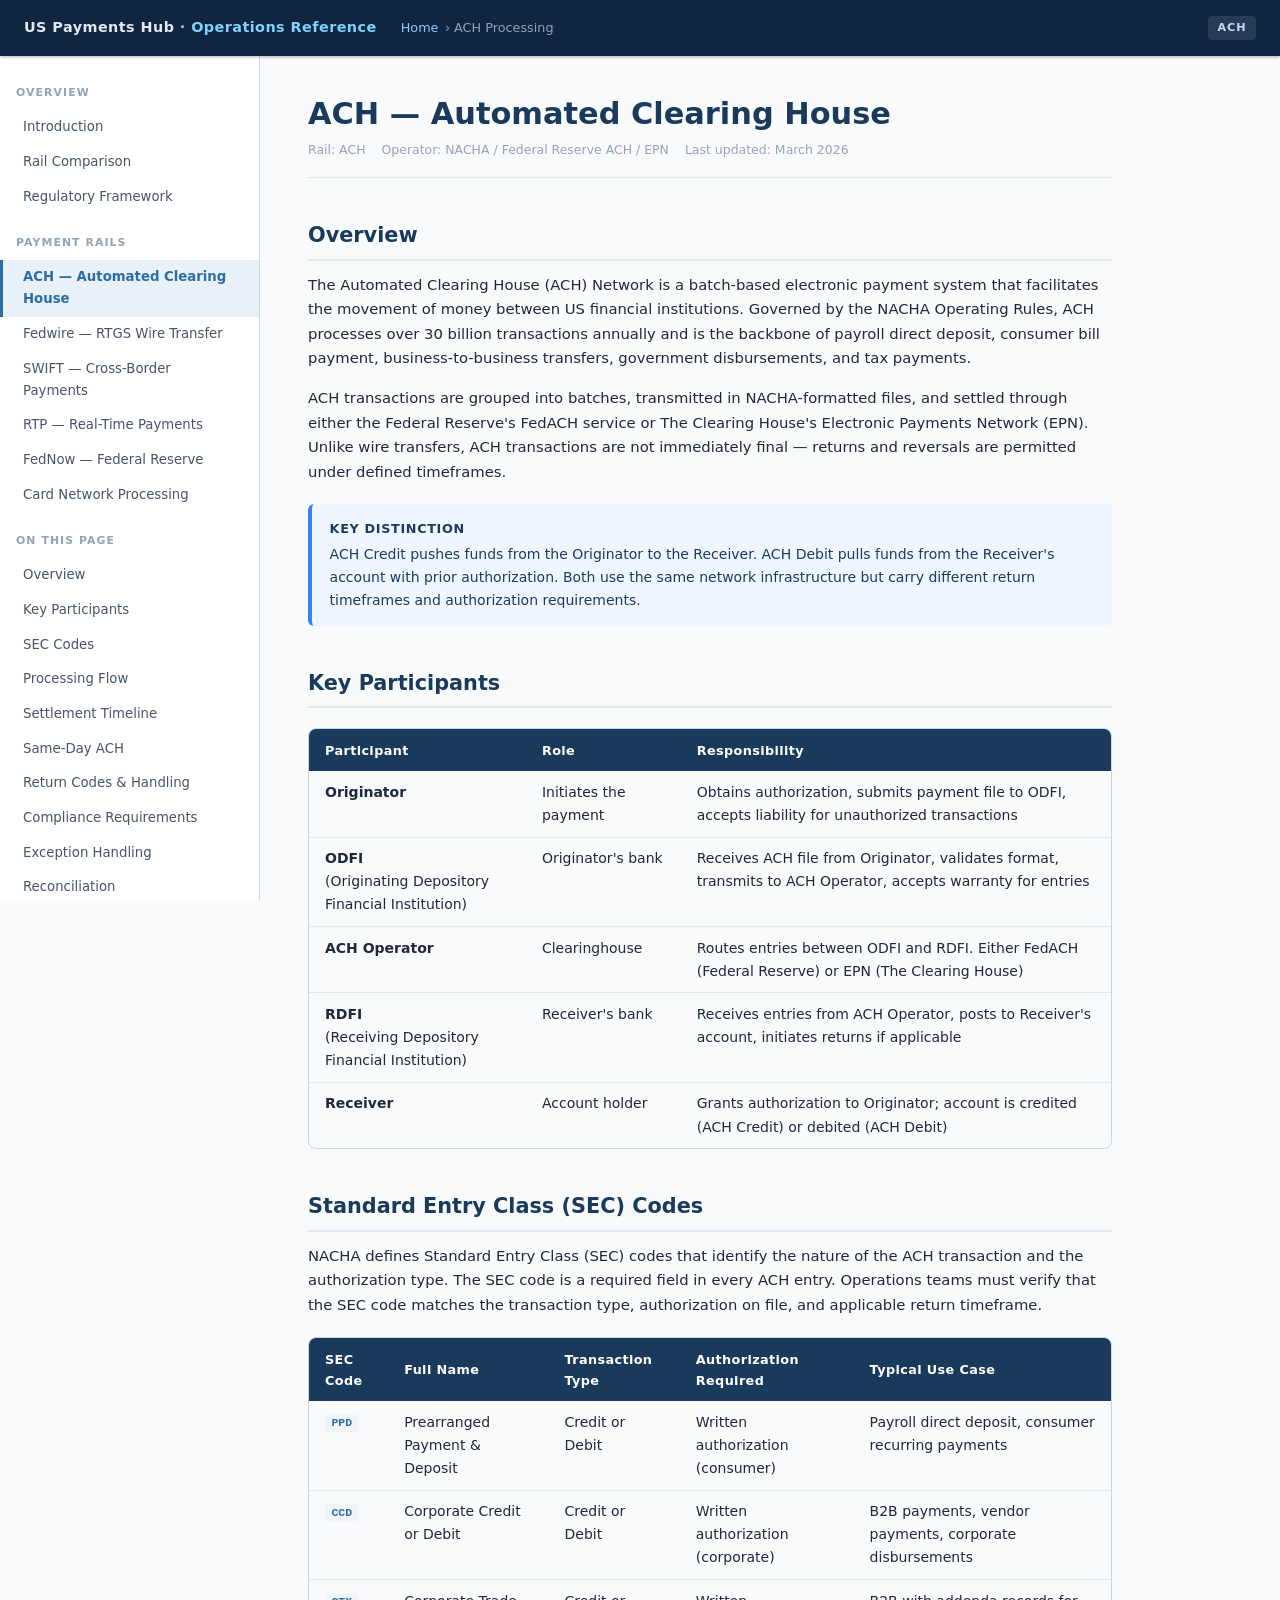
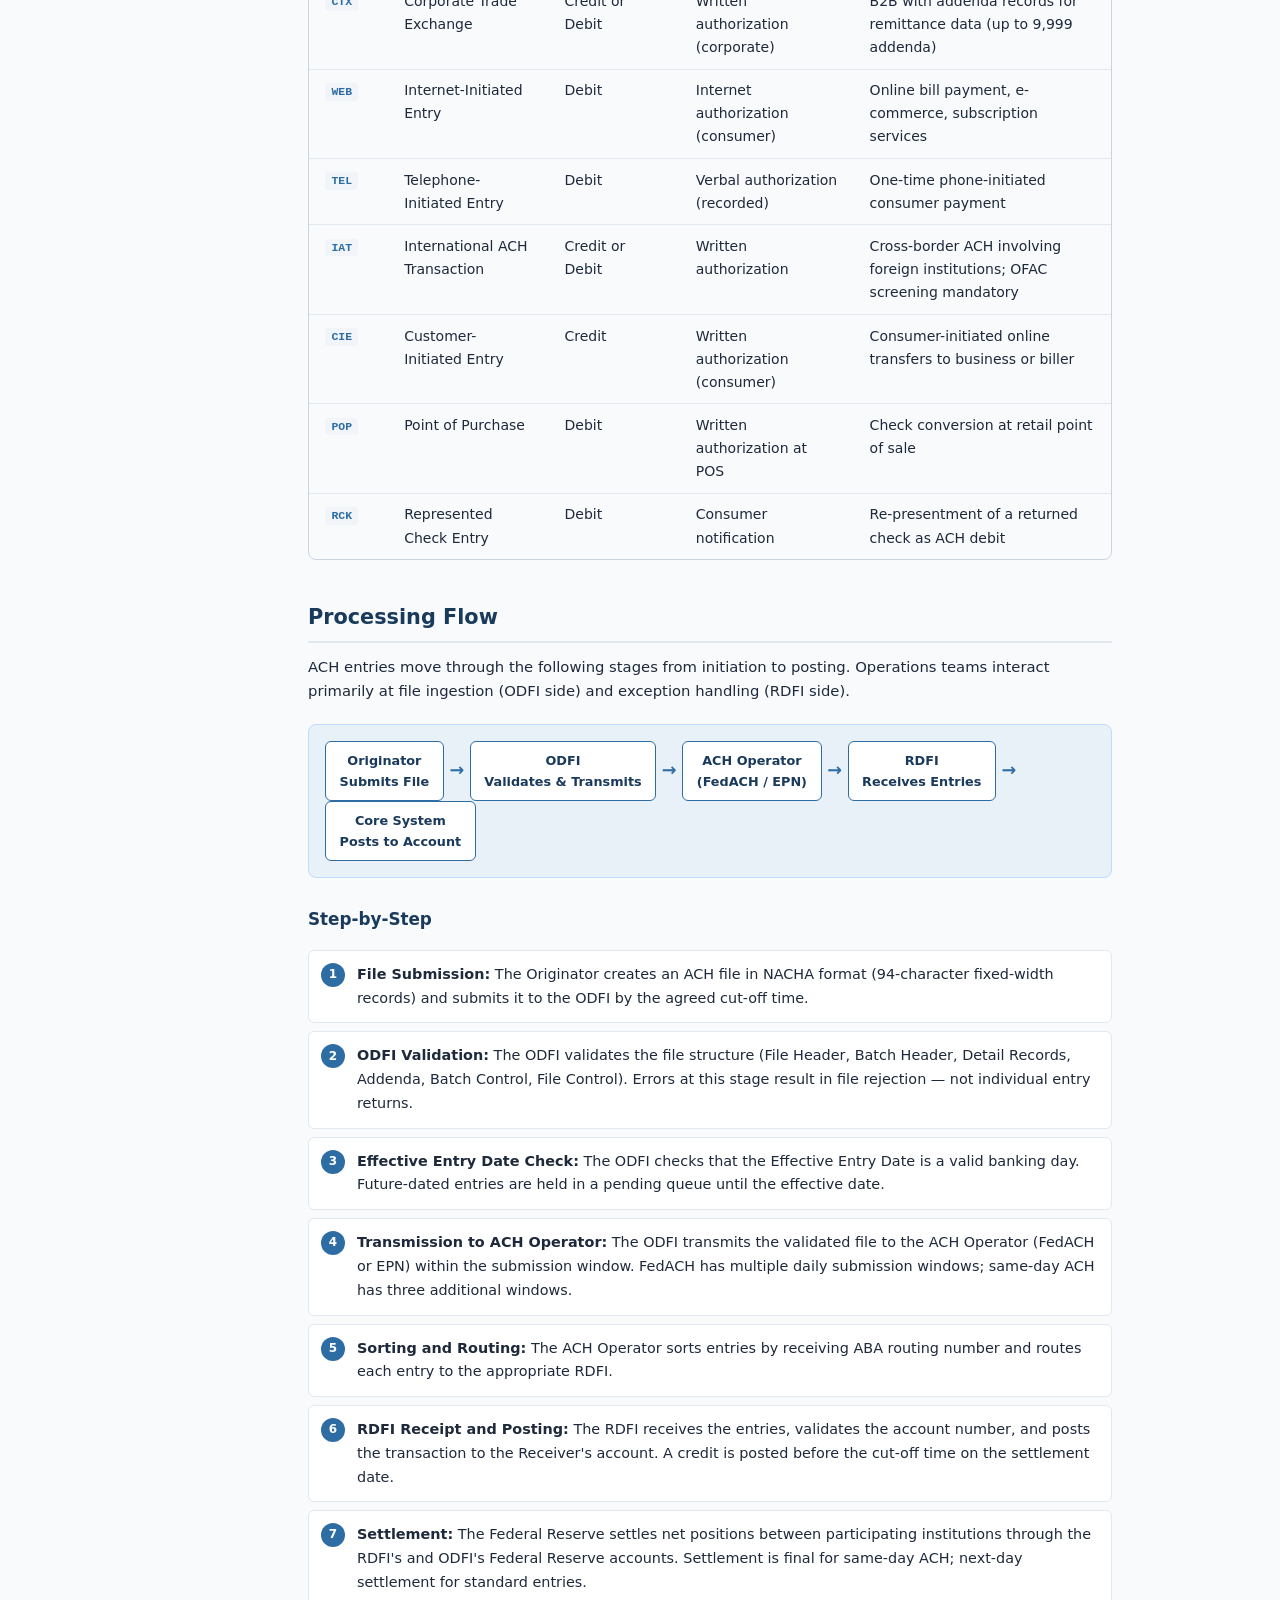
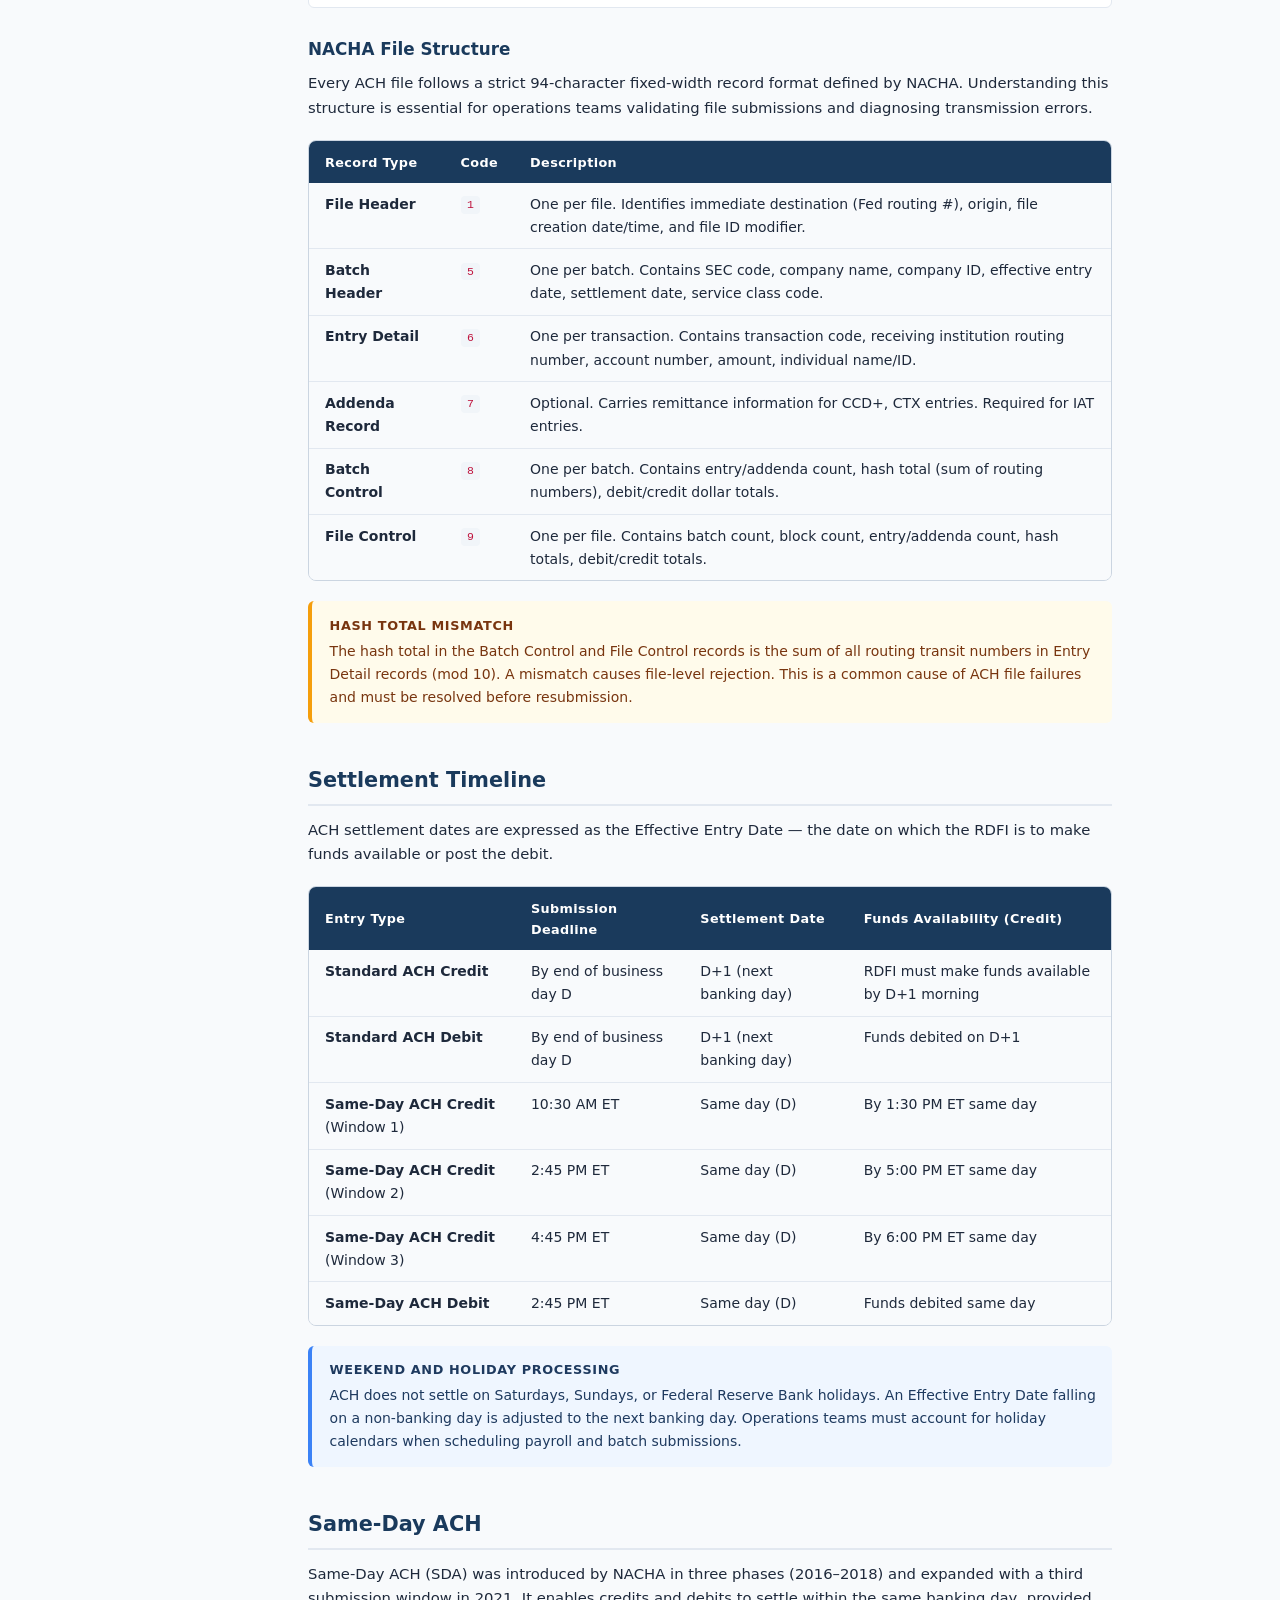
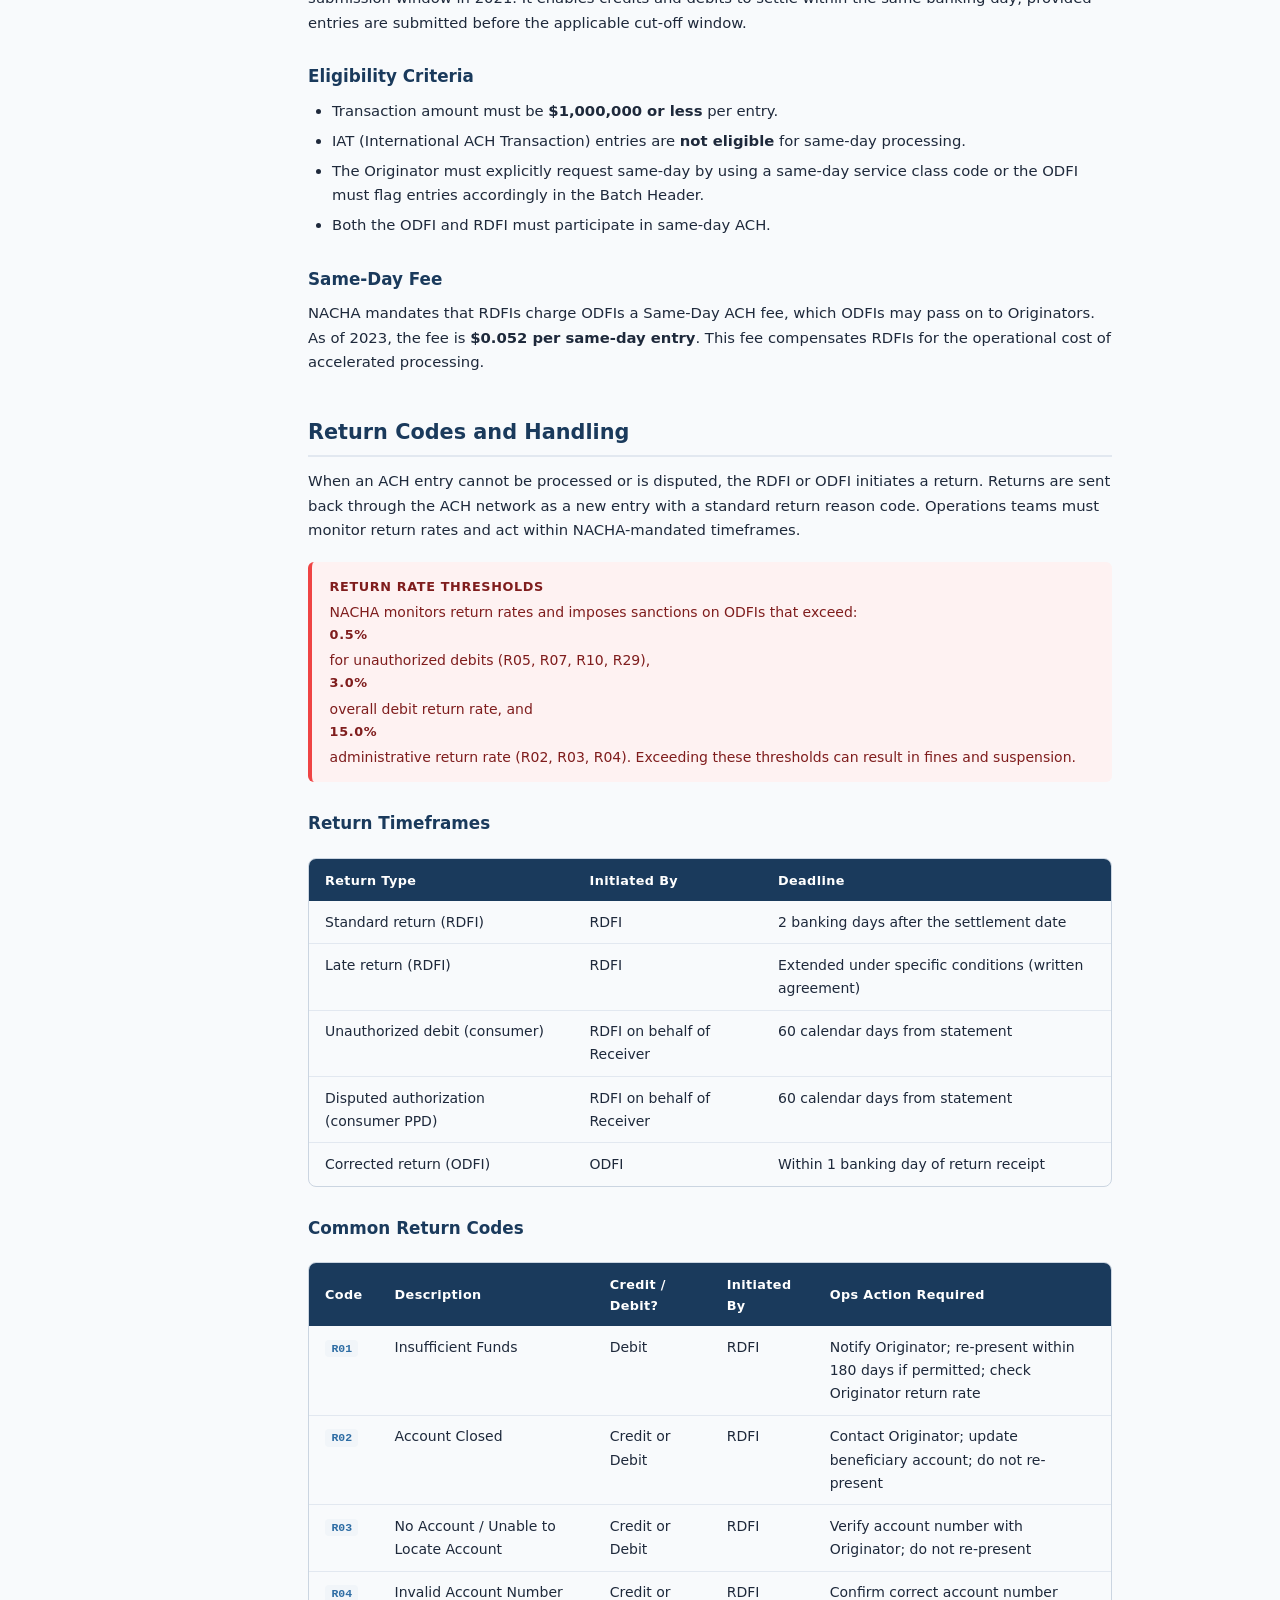
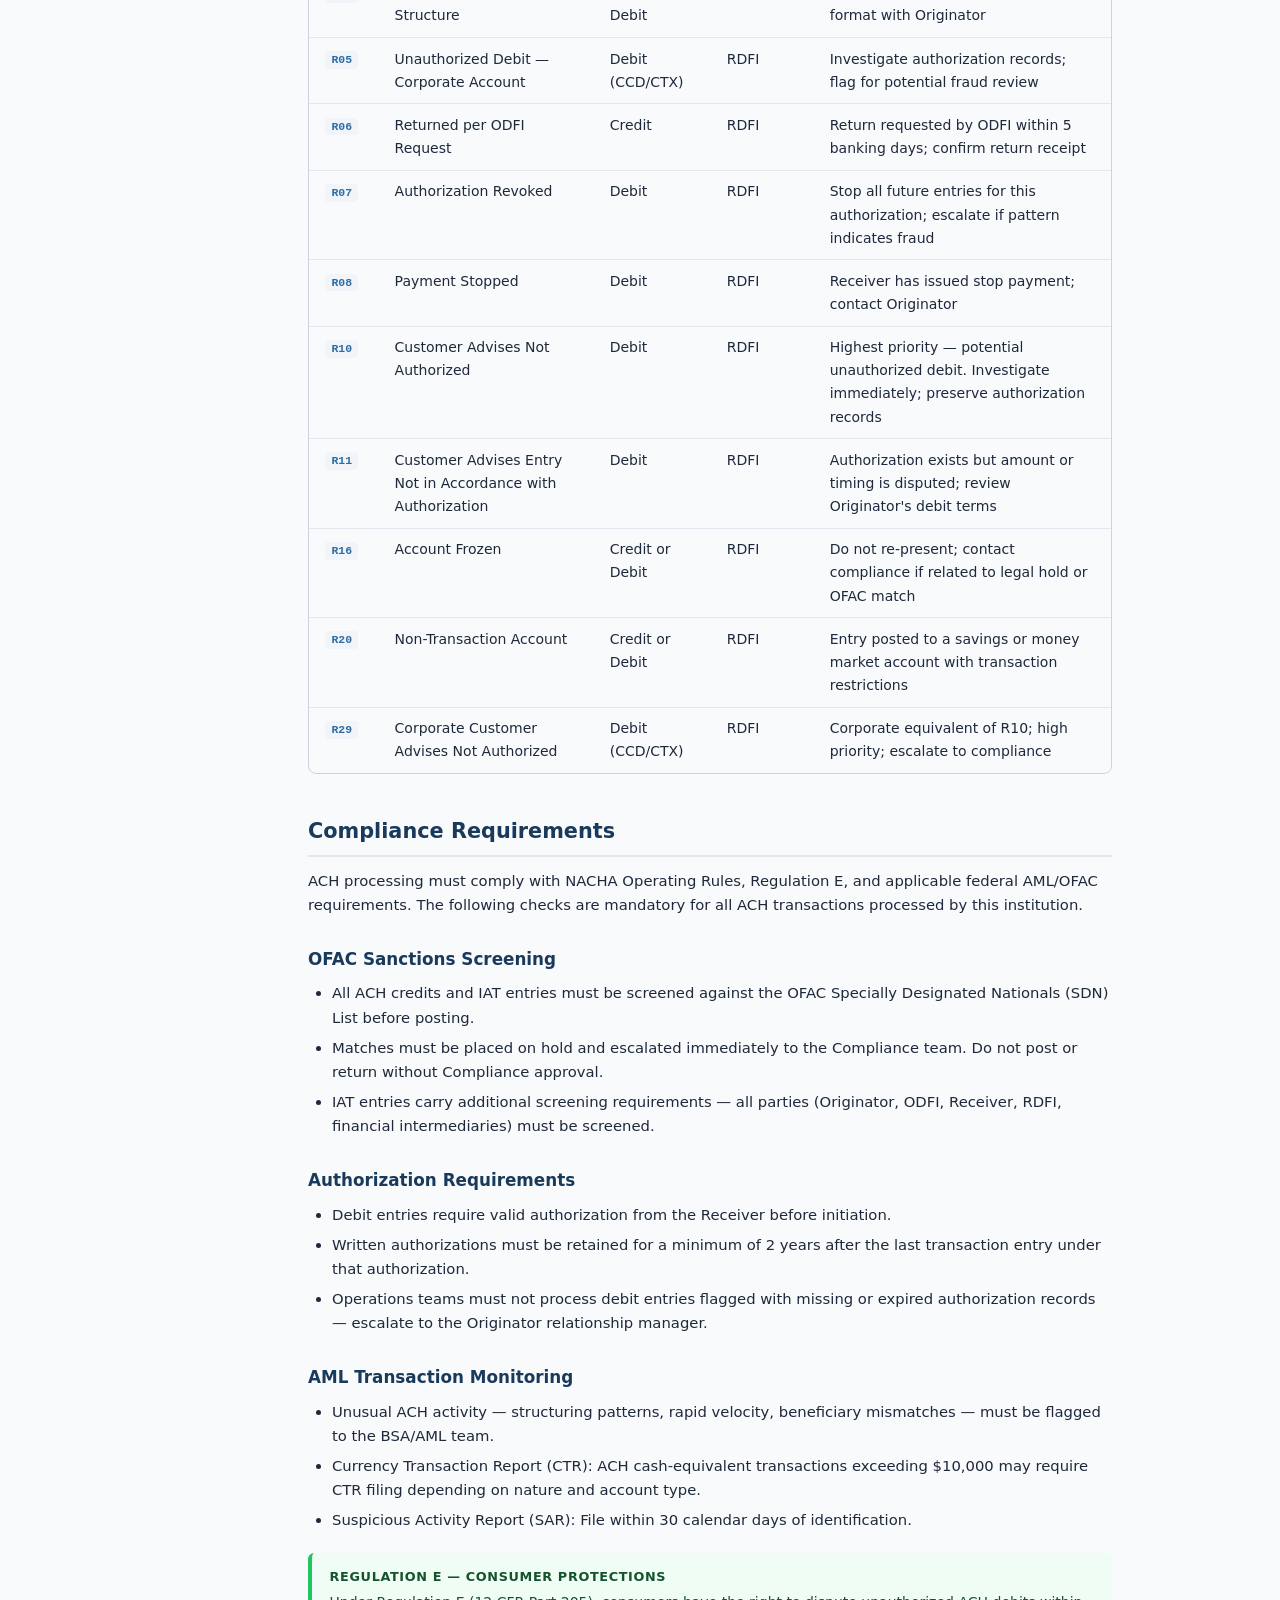
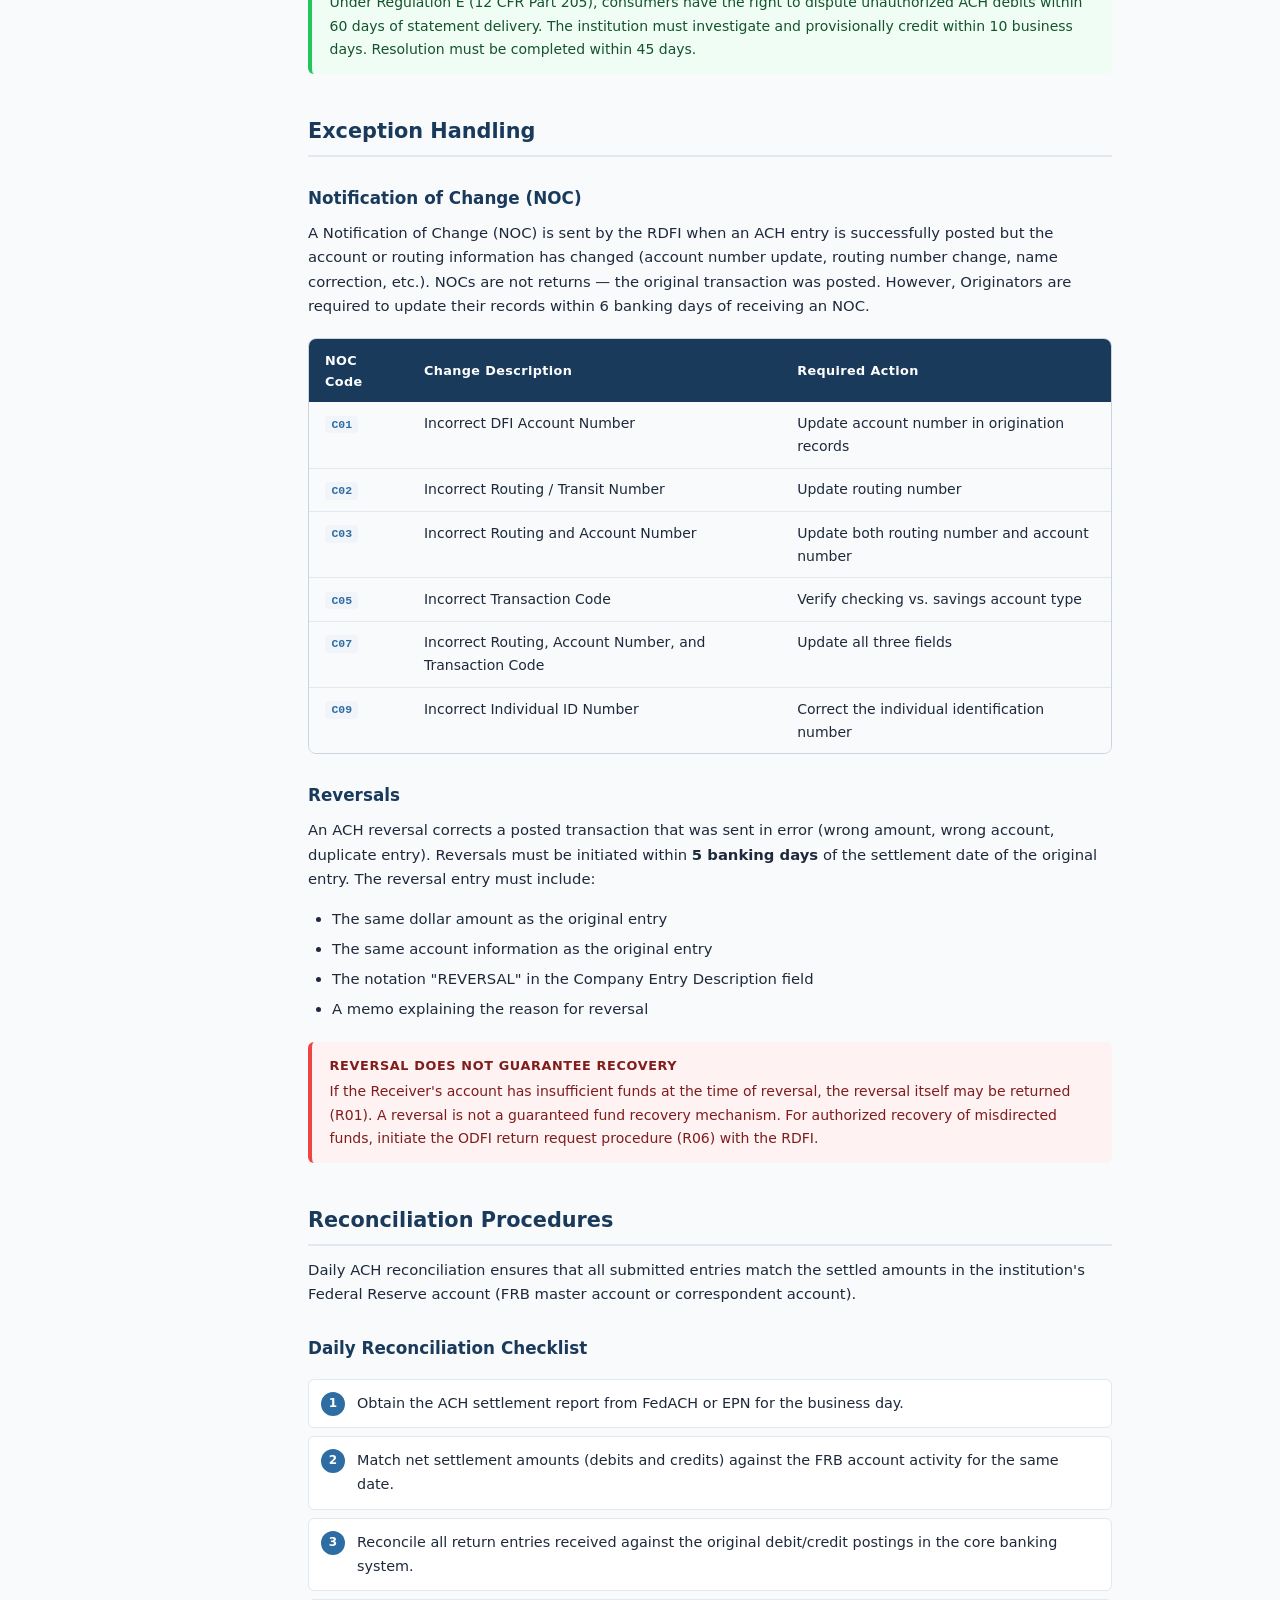
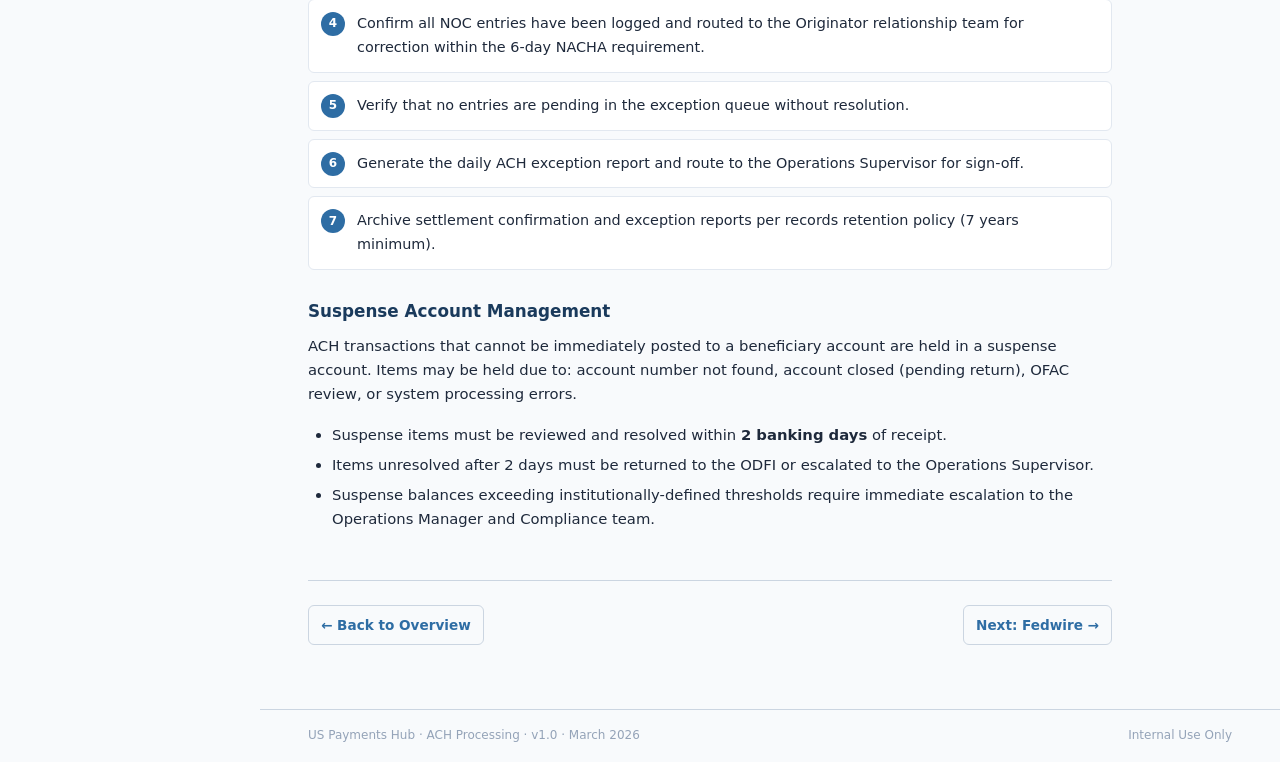
==== ach.html @ 7bbfbac5 "feat: initial release — US Payments Hub operations & compliance reference Covers 6 payment rails: AC" ====
<!DOCTYPE html>
<html lang="en">
<head>
<meta charset="UTF-8">
<meta name="viewport" content="width=device-width, initial-scale=1.0">
<title>ACH Processing — US Payments Hub</title>
<link rel="stylesheet" href="assets/style.css">
</head>
<body>

<!-- HEADER -->
<header class="site-header">
  <a class="header-brand" href="index.html">US Payments Hub <span>· Operations Reference</span></a>
  <div class="header-breadcrumb">
    <a href="index.html">Home</a> › ACH Processing
  </div>
  <span class="header-rail-badge">ACH</span>
</header>

<!-- SIDEBAR -->
<nav class="sidebar">
  <div class="nav-section">Overview</div>
  <a href="index.html">Introduction</a>
  <a href="index.html#rail-comparison">Rail Comparison</a>
  <a href="index.html#regulatory">Regulatory Framework</a>

  <div class="nav-section">Payment Rails</div>
  <a href="ach.html" class="active">ACH — Automated Clearing House</a>
  <a href="fedwire.html">Fedwire — RTGS Wire Transfer</a>
  <a href="swift.html">SWIFT — Cross-Border Payments</a>
  <a href="rtp.html">RTP — Real-Time Payments</a>
  <a href="fednow.html">FedNow — Federal Reserve</a>
  <a href="card.html">Card Network Processing</a>

  <div class="nav-section">On This Page</div>
  <a href="#overview">Overview</a>
  <a href="#participants">Key Participants</a>
  <a href="#sec-codes">SEC Codes</a>
  <a href="#processing-flow">Processing Flow</a>
  <a href="#settlement">Settlement Timeline</a>
  <a href="#same-day">Same-Day ACH</a>
  <a href="#returns">Return Codes &amp; Handling</a>
  <a href="#compliance">Compliance Requirements</a>
  <a href="#exceptions">Exception Handling</a>
  <a href="#reconciliation">Reconciliation</a>

  <div class="nav-section">Reference</div>
  <a href="scenarios.html">Scenario Walkthroughs</a>
</nav>

<!-- MAIN CONTENT -->
<main class="main">

  <h1>ACH — Automated Clearing House</h1>
  <p class="topic-meta">
    <span>Rail: ACH</span>
    <span>Operator: NACHA / Federal Reserve ACH / EPN</span>
    <span>Last updated: March 2026</span>
  </p>

  <!-- OVERVIEW -->
  <h2 id="overview">Overview</h2>
  <p>
    The Automated Clearing House (ACH) Network is a batch-based electronic payment system that facilitates the movement of money between US financial institutions. Governed by the NACHA Operating Rules, ACH processes over 30 billion transactions annually and is the backbone of payroll direct deposit, consumer bill payment, business-to-business transfers, government disbursements, and tax payments.
  </p>
  <p>
    ACH transactions are grouped into batches, transmitted in NACHA-formatted files, and settled through either the Federal Reserve's FedACH service or The Clearing House's Electronic Payments Network (EPN). Unlike wire transfers, ACH transactions are not immediately final — returns and reversals are permitted under defined timeframes.
  </p>

  <div class="note">
    <strong>Key Distinction</strong>
    ACH Credit pushes funds from the Originator to the Receiver. ACH Debit pulls funds from the Receiver's account with prior authorization. Both use the same network infrastructure but carry different return timeframes and authorization requirements.
  </div>

  <!-- KEY PARTICIPANTS -->
  <h2 id="participants">Key Participants</h2>

  <div class="table-wrap">
    <table>
      <thead>
        <tr><th>Participant</th><th>Role</th><th>Responsibility</th></tr>
      </thead>
      <tbody>
        <tr>
          <td><strong>Originator</strong></td>
          <td>Initiates the payment</td>
          <td>Obtains authorization, submits payment file to ODFI, accepts liability for unauthorized transactions</td>
        </tr>
        <tr>
          <td><strong>ODFI</strong><br>(Originating Depository Financial Institution)</td>
          <td>Originator's bank</td>
          <td>Receives ACH file from Originator, validates format, transmits to ACH Operator, accepts warranty for entries</td>
        </tr>
        <tr>
          <td><strong>ACH Operator</strong></td>
          <td>Clearinghouse</td>
          <td>Routes entries between ODFI and RDFI. Either FedACH (Federal Reserve) or EPN (The Clearing House)</td>
        </tr>
        <tr>
          <td><strong>RDFI</strong><br>(Receiving Depository Financial Institution)</td>
          <td>Receiver's bank</td>
          <td>Receives entries from ACH Operator, posts to Receiver's account, initiates returns if applicable</td>
        </tr>
        <tr>
          <td><strong>Receiver</strong></td>
          <td>Account holder</td>
          <td>Grants authorization to Originator; account is credited (ACH Credit) or debited (ACH Debit)</td>
        </tr>
      </tbody>
    </table>
  </div>

  <!-- SEC CODES -->
  <h2 id="sec-codes">Standard Entry Class (SEC) Codes</h2>
  <p>
    NACHA defines Standard Entry Class (SEC) codes that identify the nature of the ACH transaction and the authorization type. The SEC code is a required field in every ACH entry. Operations teams must verify that the SEC code matches the transaction type, authorization on file, and applicable return timeframe.
  </p>

  <div class="table-wrap">
    <table>
      <thead>
        <tr><th>SEC Code</th><th>Full Name</th><th>Transaction Type</th><th>Authorization Required</th><th>Typical Use Case</th></tr>
      </thead>
      <tbody>
        <tr>
          <td><code class="rc-code">PPD</code></td>
          <td>Prearranged Payment &amp; Deposit</td>
          <td>Credit or Debit</td>
          <td>Written authorization (consumer)</td>
          <td>Payroll direct deposit, consumer recurring payments</td>
        </tr>
        <tr>
          <td><code class="rc-code">CCD</code></td>
          <td>Corporate Credit or Debit</td>
          <td>Credit or Debit</td>
          <td>Written authorization (corporate)</td>
          <td>B2B payments, vendor payments, corporate disbursements</td>
        </tr>
        <tr>
          <td><code class="rc-code">CTX</code></td>
          <td>Corporate Trade Exchange</td>
          <td>Credit or Debit</td>
          <td>Written authorization (corporate)</td>
          <td>B2B with addenda records for remittance data (up to 9,999 addenda)</td>
        </tr>
        <tr>
          <td><code class="rc-code">WEB</code></td>
          <td>Internet-Initiated Entry</td>
          <td>Debit</td>
          <td>Internet authorization (consumer)</td>
          <td>Online bill payment, e-commerce, subscription services</td>
        </tr>
        <tr>
          <td><code class="rc-code">TEL</code></td>
          <td>Telephone-Initiated Entry</td>
          <td>Debit</td>
          <td>Verbal authorization (recorded)</td>
          <td>One-time phone-initiated consumer payment</td>
        </tr>
        <tr>
          <td><code class="rc-code">IAT</code></td>
          <td>International ACH Transaction</td>
          <td>Credit or Debit</td>
          <td>Written authorization</td>
          <td>Cross-border ACH involving foreign institutions; OFAC screening mandatory</td>
        </tr>
        <tr>
          <td><code class="rc-code">CIE</code></td>
          <td>Customer-Initiated Entry</td>
          <td>Credit</td>
          <td>Written authorization (consumer)</td>
          <td>Consumer-initiated online transfers to business or biller</td>
        </tr>
        <tr>
          <td><code class="rc-code">POP</code></td>
          <td>Point of Purchase</td>
          <td>Debit</td>
          <td>Written authorization at POS</td>
          <td>Check conversion at retail point of sale</td>
        </tr>
        <tr>
          <td><code class="rc-code">RCK</code></td>
          <td>Represented Check Entry</td>
          <td>Debit</td>
          <td>Consumer notification</td>
          <td>Re-presentment of a returned check as ACH debit</td>
        </tr>
      </tbody>
    </table>
  </div>

  <!-- PROCESSING FLOW -->
  <h2 id="processing-flow">Processing Flow</h2>
  <p>ACH entries move through the following stages from initiation to posting. Operations teams interact primarily at file ingestion (ODFI side) and exception handling (RDFI side).</p>

  <div class="flow-diagram">
    <div class="flow-box">Originator<br>Submits File</div>
    <div class="flow-arrow">→</div>
    <div class="flow-box">ODFI<br>Validates &amp; Transmits</div>
    <div class="flow-arrow">→</div>
    <div class="flow-box">ACH Operator<br>(FedACH / EPN)</div>
    <div class="flow-arrow">→</div>
    <div class="flow-box">RDFI<br>Receives Entries</div>
    <div class="flow-arrow">→</div>
    <div class="flow-box">Core System<br>Posts to Account</div>
  </div>

  <h3>Step-by-Step</h3>
  <ol class="step-list">
    <li><strong>File Submission:</strong> The Originator creates an ACH file in NACHA format (94-character fixed-width records) and submits it to the ODFI by the agreed cut-off time.</li>
    <li><strong>ODFI Validation:</strong> The ODFI validates the file structure (File Header, Batch Header, Detail Records, Addenda, Batch Control, File Control). Errors at this stage result in file rejection — not individual entry returns.</li>
    <li><strong>Effective Entry Date Check:</strong> The ODFI checks that the Effective Entry Date is a valid banking day. Future-dated entries are held in a pending queue until the effective date.</li>
    <li><strong>Transmission to ACH Operator:</strong> The ODFI transmits the validated file to the ACH Operator (FedACH or EPN) within the submission window. FedACH has multiple daily submission windows; same-day ACH has three additional windows.</li>
    <li><strong>Sorting and Routing:</strong> The ACH Operator sorts entries by receiving ABA routing number and routes each entry to the appropriate RDFI.</li>
    <li><strong>RDFI Receipt and Posting:</strong> The RDFI receives the entries, validates the account number, and posts the transaction to the Receiver's account. A credit is posted before the cut-off time on the settlement date.</li>
    <li><strong>Settlement:</strong> The Federal Reserve settles net positions between participating institutions through the RDFI's and ODFI's Federal Reserve accounts. Settlement is final for same-day ACH; next-day settlement for standard entries.</li>
  </ol>

  <h3>NACHA File Structure</h3>
  <p>Every ACH file follows a strict 94-character fixed-width record format defined by NACHA. Understanding this structure is essential for operations teams validating file submissions and diagnosing transmission errors.</p>

  <div class="table-wrap">
    <table>
      <thead><tr><th>Record Type</th><th>Code</th><th>Description</th></tr></thead>
      <tbody>
        <tr><td><strong>File Header</strong></td><td><code>1</code></td><td>One per file. Identifies immediate destination (Fed routing #), origin, file creation date/time, and file ID modifier.</td></tr>
        <tr><td><strong>Batch Header</strong></td><td><code>5</code></td><td>One per batch. Contains SEC code, company name, company ID, effective entry date, settlement date, service class code.</td></tr>
        <tr><td><strong>Entry Detail</strong></td><td><code>6</code></td><td>One per transaction. Contains transaction code, receiving institution routing number, account number, amount, individual name/ID.</td></tr>
        <tr><td><strong>Addenda Record</strong></td><td><code>7</code></td><td>Optional. Carries remittance information for CCD+, CTX entries. Required for IAT entries.</td></tr>
        <tr><td><strong>Batch Control</strong></td><td><code>8</code></td><td>One per batch. Contains entry/addenda count, hash total (sum of routing numbers), debit/credit dollar totals.</td></tr>
        <tr><td><strong>File Control</strong></td><td><code>9</code></td><td>One per file. Contains batch count, block count, entry/addenda count, hash totals, debit/credit totals.</td></tr>
      </tbody>
    </table>
  </div>

  <div class="warning">
    <strong>Hash Total Mismatch</strong>
    The hash total in the Batch Control and File Control records is the sum of all routing transit numbers in Entry Detail records (mod 10). A mismatch causes file-level rejection. This is a common cause of ACH file failures and must be resolved before resubmission.
  </div>

  <!-- SETTLEMENT TIMELINE -->
  <h2 id="settlement">Settlement Timeline</h2>
  <p>ACH settlement dates are expressed as the Effective Entry Date — the date on which the RDFI is to make funds available or post the debit.</p>

  <div class="table-wrap">
    <table>
      <thead>
        <tr><th>Entry Type</th><th>Submission Deadline</th><th>Settlement Date</th><th>Funds Availability (Credit)</th></tr>
      </thead>
      <tbody>
        <tr>
          <td><strong>Standard ACH Credit</strong></td>
          <td>By end of business day D</td>
          <td>D+1 (next banking day)</td>
          <td>RDFI must make funds available by D+1 morning</td>
        </tr>
        <tr>
          <td><strong>Standard ACH Debit</strong></td>
          <td>By end of business day D</td>
          <td>D+1 (next banking day)</td>
          <td>Funds debited on D+1</td>
        </tr>
        <tr>
          <td><strong>Same-Day ACH Credit</strong> (Window 1)</td>
          <td>10:30 AM ET</td>
          <td>Same day (D)</td>
          <td>By 1:30 PM ET same day</td>
        </tr>
        <tr>
          <td><strong>Same-Day ACH Credit</strong> (Window 2)</td>
          <td>2:45 PM ET</td>
          <td>Same day (D)</td>
          <td>By 5:00 PM ET same day</td>
        </tr>
        <tr>
          <td><strong>Same-Day ACH Credit</strong> (Window 3)</td>
          <td>4:45 PM ET</td>
          <td>Same day (D)</td>
          <td>By 6:00 PM ET same day</td>
        </tr>
        <tr>
          <td><strong>Same-Day ACH Debit</strong></td>
          <td>2:45 PM ET</td>
          <td>Same day (D)</td>
          <td>Funds debited same day</td>
        </tr>
      </tbody>
    </table>
  </div>

  <div class="note">
    <strong>Weekend and Holiday Processing</strong>
    ACH does not settle on Saturdays, Sundays, or Federal Reserve Bank holidays. An Effective Entry Date falling on a non-banking day is adjusted to the next banking day. Operations teams must account for holiday calendars when scheduling payroll and batch submissions.
  </div>

  <!-- SAME-DAY ACH -->
  <h2 id="same-day">Same-Day ACH</h2>
  <p>
    Same-Day ACH (SDA) was introduced by NACHA in three phases (2016–2018) and expanded with a third submission window in 2021. It enables credits and debits to settle within the same banking day, provided entries are submitted before the applicable cut-off window.
  </p>

  <h3>Eligibility Criteria</h3>
  <ul>
    <li>Transaction amount must be <strong>$1,000,000 or less</strong> per entry.</li>
    <li>IAT (International ACH Transaction) entries are <strong>not eligible</strong> for same-day processing.</li>
    <li>The Originator must explicitly request same-day by using a same-day service class code or the ODFI must flag entries accordingly in the Batch Header.</li>
    <li>Both the ODFI and RDFI must participate in same-day ACH.</li>
  </ul>

  <h3>Same-Day Fee</h3>
  <p>
    NACHA mandates that RDFIs charge ODFIs a Same-Day ACH fee, which ODFIs may pass on to Originators. As of 2023, the fee is <strong>$0.052 per same-day entry</strong>. This fee compensates RDFIs for the operational cost of accelerated processing.
  </p>

  <!-- RETURNS -->
  <h2 id="returns">Return Codes and Handling</h2>
  <p>
    When an ACH entry cannot be processed or is disputed, the RDFI or ODFI initiates a return. Returns are sent back through the ACH network as a new entry with a standard return reason code. Operations teams must monitor return rates and act within NACHA-mandated timeframes.
  </p>

  <div class="important">
    <strong>Return Rate Thresholds</strong>
    NACHA monitors return rates and imposes sanctions on ODFIs that exceed: <strong>0.5%</strong> for unauthorized debits (R05, R07, R10, R29), <strong>3.0%</strong> overall debit return rate, and <strong>15.0%</strong> administrative return rate (R02, R03, R04). Exceeding these thresholds can result in fines and suspension.
  </div>

  <h3>Return Timeframes</h3>
  <div class="table-wrap">
    <table>
      <thead><tr><th>Return Type</th><th>Initiated By</th><th>Deadline</th></tr></thead>
      <tbody>
        <tr><td>Standard return (RDFI)</td><td>RDFI</td><td>2 banking days after the settlement date</td></tr>
        <tr><td>Late return (RDFI)</td><td>RDFI</td><td>Extended under specific conditions (written agreement)</td></tr>
        <tr><td>Unauthorized debit (consumer)</td><td>RDFI on behalf of Receiver</td><td>60 calendar days from statement</td></tr>
        <tr><td>Disputed authorization (consumer PPD)</td><td>RDFI on behalf of Receiver</td><td>60 calendar days from statement</td></tr>
        <tr><td>Corrected return (ODFI)</td><td>ODFI</td><td>Within 1 banking day of return receipt</td></tr>
      </tbody>
    </table>
  </div>

  <h3>Common Return Codes</h3>
  <div class="table-wrap">
    <table>
      <thead>
        <tr><th>Code</th><th>Description</th><th>Credit / Debit?</th><th>Initiated By</th><th>Ops Action Required</th></tr>
      </thead>
      <tbody>
        <tr>
          <td><code class="rc-code">R01</code></td>
          <td>Insufficient Funds</td>
          <td>Debit</td>
          <td>RDFI</td>
          <td>Notify Originator; re-present within 180 days if permitted; check Originator return rate</td>
        </tr>
        <tr>
          <td><code class="rc-code">R02</code></td>
          <td>Account Closed</td>
          <td>Credit or Debit</td>
          <td>RDFI</td>
          <td>Contact Originator; update beneficiary account; do not re-present</td>
        </tr>
        <tr>
          <td><code class="rc-code">R03</code></td>
          <td>No Account / Unable to Locate Account</td>
          <td>Credit or Debit</td>
          <td>RDFI</td>
          <td>Verify account number with Originator; do not re-present</td>
        </tr>
        <tr>
          <td><code class="rc-code">R04</code></td>
          <td>Invalid Account Number Structure</td>
          <td>Credit or Debit</td>
          <td>RDFI</td>
          <td>Confirm correct account number format with Originator</td>
        </tr>
        <tr>
          <td><code class="rc-code">R05</code></td>
          <td>Unauthorized Debit — Corporate Account</td>
          <td>Debit (CCD/CTX)</td>
          <td>RDFI</td>
          <td>Investigate authorization records; flag for potential fraud review</td>
        </tr>
        <tr>
          <td><code class="rc-code">R06</code></td>
          <td>Returned per ODFI Request</td>
          <td>Credit</td>
          <td>RDFI</td>
          <td>Return requested by ODFI within 5 banking days; confirm return receipt</td>
        </tr>
        <tr>
          <td><code class="rc-code">R07</code></td>
          <td>Authorization Revoked</td>
          <td>Debit</td>
          <td>RDFI</td>
          <td>Stop all future entries for this authorization; escalate if pattern indicates fraud</td>
        </tr>
        <tr>
          <td><code class="rc-code">R08</code></td>
          <td>Payment Stopped</td>
          <td>Debit</td>
          <td>RDFI</td>
          <td>Receiver has issued stop payment; contact Originator</td>
        </tr>
        <tr>
          <td><code class="rc-code">R10</code></td>
          <td>Customer Advises Not Authorized</td>
          <td>Debit</td>
          <td>RDFI</td>
          <td>Highest priority — potential unauthorized debit. Investigate immediately; preserve authorization records</td>
        </tr>
        <tr>
          <td><code class="rc-code">R11</code></td>
          <td>Customer Advises Entry Not in Accordance with Authorization</td>
          <td>Debit</td>
          <td>RDFI</td>
          <td>Authorization exists but amount or timing is disputed; review Originator's debit terms</td>
        </tr>
        <tr>
          <td><code class="rc-code">R16</code></td>
          <td>Account Frozen</td>
          <td>Credit or Debit</td>
          <td>RDFI</td>
          <td>Do not re-present; contact compliance if related to legal hold or OFAC match</td>
        </tr>
        <tr>
          <td><code class="rc-code">R20</code></td>
          <td>Non-Transaction Account</td>
          <td>Credit or Debit</td>
          <td>RDFI</td>
          <td>Entry posted to a savings or money market account with transaction restrictions</td>
        </tr>
        <tr>
          <td><code class="rc-code">R29</code></td>
          <td>Corporate Customer Advises Not Authorized</td>
          <td>Debit (CCD/CTX)</td>
          <td>RDFI</td>
          <td>Corporate equivalent of R10; high priority; escalate to compliance</td>
        </tr>
      </tbody>
    </table>
  </div>

  <!-- COMPLIANCE -->
  <h2 id="compliance">Compliance Requirements</h2>
  <p>ACH processing must comply with NACHA Operating Rules, Regulation E, and applicable federal AML/OFAC requirements. The following checks are mandatory for all ACH transactions processed by this institution.</p>

  <h3>OFAC Sanctions Screening</h3>
  <ul>
    <li>All ACH credits and IAT entries must be screened against the OFAC Specially Designated Nationals (SDN) List before posting.</li>
    <li>Matches must be placed on hold and escalated immediately to the Compliance team. Do not post or return without Compliance approval.</li>
    <li>IAT entries carry additional screening requirements — all parties (Originator, ODFI, Receiver, RDFI, financial intermediaries) must be screened.</li>
  </ul>

  <h3>Authorization Requirements</h3>
  <ul>
    <li>Debit entries require valid authorization from the Receiver before initiation.</li>
    <li>Written authorizations must be retained for a minimum of 2 years after the last transaction entry under that authorization.</li>
    <li>Operations teams must not process debit entries flagged with missing or expired authorization records — escalate to the Originator relationship manager.</li>
  </ul>

  <h3>AML Transaction Monitoring</h3>
  <ul>
    <li>Unusual ACH activity — structuring patterns, rapid velocity, beneficiary mismatches — must be flagged to the BSA/AML team.</li>
    <li>Currency Transaction Report (CTR): ACH cash-equivalent transactions exceeding $10,000 may require CTR filing depending on nature and account type.</li>
    <li>Suspicious Activity Report (SAR): File within 30 calendar days of identification.</li>
  </ul>

  <div class="tip">
    <strong>Regulation E — Consumer Protections</strong>
    Under Regulation E (12 CFR Part 205), consumers have the right to dispute unauthorized ACH debits within 60 days of statement delivery. The institution must investigate and provisionally credit within 10 business days. Resolution must be completed within 45 days.
  </div>

  <!-- EXCEPTIONS -->
  <h2 id="exceptions">Exception Handling</h2>

  <h3>Notification of Change (NOC)</h3>
  <p>
    A Notification of Change (NOC) is sent by the RDFI when an ACH entry is successfully posted but the account or routing information has changed (account number update, routing number change, name correction, etc.). NOCs are not returns — the original transaction was posted. However, Originators are required to update their records within 6 banking days of receiving an NOC.
  </p>

  <div class="table-wrap">
    <table>
      <thead><tr><th>NOC Code</th><th>Change Description</th><th>Required Action</th></tr></thead>
      <tbody>
        <tr><td><code class="rc-code">C01</code></td><td>Incorrect DFI Account Number</td><td>Update account number in origination records</td></tr>
        <tr><td><code class="rc-code">C02</code></td><td>Incorrect Routing / Transit Number</td><td>Update routing number</td></tr>
        <tr><td><code class="rc-code">C03</code></td><td>Incorrect Routing and Account Number</td><td>Update both routing number and account number</td></tr>
        <tr><td><code class="rc-code">C05</code></td><td>Incorrect Transaction Code</td><td>Verify checking vs. savings account type</td></tr>
        <tr><td><code class="rc-code">C07</code></td><td>Incorrect Routing, Account Number, and Transaction Code</td><td>Update all three fields</td></tr>
        <tr><td><code class="rc-code">C09</code></td><td>Incorrect Individual ID Number</td><td>Correct the individual identification number</td></tr>
      </tbody>
    </table>
  </div>

  <h3>Reversals</h3>
  <p>
    An ACH reversal corrects a posted transaction that was sent in error (wrong amount, wrong account, duplicate entry). Reversals must be initiated within <strong>5 banking days</strong> of the settlement date of the original entry. The reversal entry must include:
  </p>
  <ul>
    <li>The same dollar amount as the original entry</li>
    <li>The same account information as the original entry</li>
    <li>The notation "REVERSAL" in the Company Entry Description field</li>
    <li>A memo explaining the reason for reversal</li>
  </ul>
  <div class="important">
    <strong>Reversal Does Not Guarantee Recovery</strong>
    If the Receiver's account has insufficient funds at the time of reversal, the reversal itself may be returned (R01). A reversal is not a guaranteed fund recovery mechanism. For authorized recovery of misdirected funds, initiate the ODFI return request procedure (R06) with the RDFI.
  </div>

  <!-- RECONCILIATION -->
  <h2 id="reconciliation">Reconciliation Procedures</h2>
  <p>Daily ACH reconciliation ensures that all submitted entries match the settled amounts in the institution's Federal Reserve account (FRB master account or correspondent account).</p>

  <h3>Daily Reconciliation Checklist</h3>
  <ol class="step-list">
    <li>Obtain the ACH settlement report from FedACH or EPN for the business day.</li>
    <li>Match net settlement amounts (debits and credits) against the FRB account activity for the same date.</li>
    <li>Reconcile all return entries received against the original debit/credit postings in the core banking system.</li>
    <li>Confirm all NOC entries have been logged and routed to the Originator relationship team for correction within the 6-day NACHA requirement.</li>
    <li>Verify that no entries are pending in the exception queue without resolution.</li>
    <li>Generate the daily ACH exception report and route to the Operations Supervisor for sign-off.</li>
    <li>Archive settlement confirmation and exception reports per records retention policy (7 years minimum).</li>
  </ol>

  <h3>Suspense Account Management</h3>
  <p>
    ACH transactions that cannot be immediately posted to a beneficiary account are held in a suspense account. Items may be held due to: account number not found, account closed (pending return), OFAC review, or system processing errors.
  </p>
  <ul>
    <li>Suspense items must be reviewed and resolved within <strong>2 banking days</strong> of receipt.</li>
    <li>Items unresolved after 2 days must be returned to the ODFI or escalated to the Operations Supervisor.</li>
    <li>Suspense balances exceeding institutionally-defined thresholds require immediate escalation to the Operations Manager and Compliance team.</li>
  </ul>

  <div class="doc-nav">
    <a href="index.html">← Back to Overview</a>
    <a href="fedwire.html">Next: Fedwire →</a>
  </div>

</main>

<footer class="site-footer">
  <span>US Payments Hub · ACH Processing · v1.0 · March 2026</span>
  <span>Internal Use Only</span>
</footer>

</body>
</html>
---- assets/style.css ----
/* ============================================================
   US Payments Hub — Documentation Stylesheet
   Audience: Internal Bank Operations & Compliance
   Style: Enterprise documentation portal (NICE Actimize / MadCap Flare-inspired)
   ============================================================ */

:root {
  --primary:       #1a3a5c;
  --primary-dark:  #0f2540;
  --accent:        #2e6da4;
  --accent-light:  #e8f0f8;
  --warning:       #b45309;
  --warning-bg:    #fffbeb;
  --warning-border:#f59e0b;
  --success:       #166534;
  --success-bg:    #f0fdf4;
  --danger:        #991b1b;
  --danger-bg:     #fef2f2;
  --text:          #1e293b;
  --text-secondary:#475569;
  --text-muted:    #94a3b8;
  --border:        #cbd5e1;
  --border-light:  #e2e8f0;
  --bg:            #f8fafc;
  --bg-card:       #ffffff;
  --code-bg:       #f1f5f9;
  --nav-width:     260px;
  --header-h:      56px;
}

*, *::before, *::after { box-sizing: border-box; margin: 0; padding: 0; }

html { font-size: 16px; scroll-behavior: smooth; }

body {
  font-family: 'Segoe UI', system-ui, -apple-system, sans-serif;
  color: var(--text);
  background: var(--bg);
  line-height: 1.65;
}

/* ── HEADER ── */
.site-header {
  position: fixed;
  top: 0; left: 0; right: 0;
  height: var(--header-h);
  background: var(--primary-dark);
  color: #fff;
  display: flex;
  align-items: center;
  padding: 0 1.5rem;
  gap: 1.5rem;
  z-index: 100;
  box-shadow: 0 1px 3px rgba(0,0,0,0.3);
}
.header-brand {
  font-size: 0.9rem;
  font-weight: 700;
  letter-spacing: 0.03em;
  color: #e2e8f0;
  text-decoration: none;
  white-space: nowrap;
}
.header-brand span { color: #7dd3fc; }
.header-breadcrumb {
  font-size: 0.8rem;
  color: #94a3b8;
  display: flex;
  align-items: center;
  gap: 0.4rem;
}
.header-breadcrumb a { color: #93c5fd; text-decoration: none; }
.header-breadcrumb a:hover { text-decoration: underline; }
.header-rail-badge {
  margin-left: auto;
  font-size: 0.7rem;
  font-weight: 600;
  letter-spacing: 0.08em;
  text-transform: uppercase;
  background: rgba(255,255,255,0.1);
  color: #bfdbfe;
  padding: 0.2rem 0.6rem;
  border-radius: 4px;
}

/* ── SIDEBAR NAV ── */
.sidebar {
  position: fixed;
  top: var(--header-h);
  left: 0;
  bottom: 0;
  width: var(--nav-width);
  background: var(--bg-card);
  border-right: 1px solid var(--border);
  overflow-y: auto;
  padding: 1.5rem 0 2rem;
  z-index: 90;
}
.nav-section {
  padding: 0.25rem 1rem 0.5rem;
  font-size: 0.68rem;
  font-weight: 700;
  letter-spacing: 0.1em;
  text-transform: uppercase;
  color: var(--text-muted);
  margin-top: 1rem;
}
.nav-section:first-child { margin-top: 0; }
.sidebar a {
  display: block;
  padding: 0.4rem 1.25rem;
  font-size: 0.83rem;
  color: var(--text-secondary);
  text-decoration: none;
  border-left: 3px solid transparent;
  transition: all 0.15s;
}
.sidebar a:hover  { color: var(--accent); background: var(--accent-light); border-left-color: var(--accent); }
.sidebar a.active { color: var(--accent); background: var(--accent-light); border-left-color: var(--accent); font-weight: 600; }

/* ── MAIN CONTENT ── */
.main {
  margin-left: var(--nav-width);
  margin-top: var(--header-h);
  padding: 2.5rem 3rem 4rem;
  max-width: 900px;
}

/* ── TYPOGRAPHY ── */
h1 {
  font-size: 1.9rem;
  font-weight: 700;
  color: var(--primary);
  margin-bottom: 0.5rem;
  line-height: 1.2;
}
h2 {
  font-size: 1.3rem;
  font-weight: 700;
  color: var(--primary);
  margin: 2.5rem 0 0.75rem;
  padding-bottom: 0.4rem;
  border-bottom: 2px solid var(--border-light);
}
h3 {
  font-size: 1.05rem;
  font-weight: 600;
  color: var(--primary);
  margin: 1.75rem 0 0.5rem;
}
h4 {
  font-size: 0.92rem;
  font-weight: 600;
  color: var(--text);
  margin: 1.25rem 0 0.35rem;
}
p { margin-bottom: 1rem; color: var(--text); font-size: 0.925rem; }
ul, ol { margin-bottom: 1rem; padding-left: 1.5rem; }
li { margin-bottom: 0.35rem; font-size: 0.925rem; color: var(--text); }
a { color: var(--accent); }

/* ── TOPIC META ── */
.topic-meta {
  font-size: 0.78rem;
  color: var(--text-muted);
  margin-bottom: 2rem;
  padding-bottom: 1rem;
  border-bottom: 1px solid var(--border-light);
  display: flex;
  flex-wrap: wrap;
  gap: 1rem;
}
.topic-meta span { display: flex; align-items: center; gap: 0.3rem; }

/* ── ADMONITIONS ── */
.note, .warning, .important, .tip {
  padding: 0.85rem 1rem 0.85rem 1.1rem;
  border-radius: 6px;
  margin: 1.25rem 0;
  font-size: 0.875rem;
  border-left: 4px solid;
}
.note     { background: #eff6ff; border-color: #3b82f6; color: #1e3a5f; }
.warning  { background: var(--warning-bg); border-color: var(--warning-border); color: #78350f; }
.important{ background: #fef2f2; border-color: #ef4444; color: #7f1d1d; }
.tip      { background: var(--success-bg); border-color: #22c55e; color: #14532d; }
.note strong, .warning strong, .important strong, .tip strong {
  display: block; margin-bottom: 0.25rem; font-size: 0.8rem; letter-spacing: 0.05em; text-transform: uppercase;
}

/* ── TABLES ── */
.table-wrap { overflow-x: auto; margin: 1.25rem 0; border-radius: 8px; border: 1px solid var(--border); }
table { width: 100%; border-collapse: collapse; font-size: 0.875rem; }
thead tr { background: var(--primary); color: #fff; }
thead th { padding: 0.65rem 1rem; text-align: left; font-weight: 600; font-size: 0.8rem; letter-spacing: 0.03em; }
tbody tr { border-bottom: 1px solid var(--border-light); }
tbody tr:last-child { border-bottom: none; }
tbody tr:nth-child(even) { background: var(--bg); }
tbody td { padding: 0.6rem 1rem; vertical-align: top; }
tbody tr:hover { background: var(--accent-light); }

/* ── CODE ── */
code {
  font-family: 'Consolas', 'Courier New', monospace;
  font-size: 0.82em;
  background: var(--code-bg);
  padding: 0.15rem 0.4rem;
  border-radius: 4px;
  color: #be123c;
}
pre {
  background: var(--primary-dark);
  color: #e2e8f0;
  padding: 1rem 1.25rem;
  border-radius: 8px;
  overflow-x: auto;
  margin: 1rem 0;
  font-size: 0.85rem;
  line-height: 1.6;
}
pre code { background: none; color: inherit; padding: 0; }

/* ── STEP LIST ── */
.step-list { list-style: none; padding: 0; counter-reset: steps; margin: 1rem 0; }
.step-list li {
  counter-increment: steps;
  padding: 0.75rem 0.75rem 0.75rem 3rem;
  margin-bottom: 0.5rem;
  background: var(--bg-card);
  border: 1px solid var(--border-light);
  border-radius: 6px;
  position: relative;
  font-size: 0.9rem;
}
.step-list li::before {
  content: counter(steps);
  position: absolute;
  left: 0.75rem;
  top: 0.75rem;
  width: 1.5rem;
  height: 1.5rem;
  background: var(--accent);
  color: #fff;
  border-radius: 50%;
  font-size: 0.75rem;
  font-weight: 700;
  display: flex;
  align-items: center;
  justify-content: center;
}

/* ── STATUS BADGES ── */
.badge {
  display: inline-block;
  padding: 0.15rem 0.5rem;
  border-radius: 4px;
  font-size: 0.72rem;
  font-weight: 600;
  letter-spacing: 0.04em;
  text-transform: uppercase;
  vertical-align: middle;
}
.badge-green  { background: #dcfce7; color: #166534; }
.badge-red    { background: #fee2e2; color: #991b1b; }
.badge-yellow { background: #fef9c3; color: #854d0e; }
.badge-blue   { background: #dbeafe; color: #1e40af; }
.badge-gray   { background: #f1f5f9; color: #475569; }

/* ── RETURN CODE TABLE ── */
.rc-code { font-family: 'Consolas', monospace; font-weight: 700; color: var(--accent); }

/* ── FLOW DIAGRAM ── */
.flow-diagram {
  display: flex;
  align-items: center;
  flex-wrap: wrap;
  gap: 0;
  margin: 1.25rem 0;
  padding: 1rem;
  background: var(--accent-light);
  border-radius: 8px;
  border: 1px solid #bfdbfe;
}
.flow-box {
  background: var(--bg-card);
  border: 1.5px solid var(--accent);
  border-radius: 6px;
  padding: 0.5rem 0.85rem;
  font-size: 0.8rem;
  font-weight: 600;
  color: var(--primary);
  text-align: center;
  min-width: 90px;
}
.flow-arrow {
  color: var(--accent);
  font-size: 1.1rem;
  padding: 0 0.35rem;
  font-weight: 700;
}

/* ── SECTION NAV (prev/next) ── */
.doc-nav {
  display: flex;
  justify-content: space-between;
  margin-top: 3rem;
  padding-top: 1.5rem;
  border-top: 1px solid var(--border);
}
.doc-nav a {
  font-size: 0.85rem;
  font-weight: 600;
  color: var(--accent);
  text-decoration: none;
  padding: 0.5rem 0.75rem;
  border: 1px solid var(--border);
  border-radius: 6px;
  transition: all 0.15s;
}
.doc-nav a:hover { background: var(--accent-light); border-color: var(--accent); }

/* ── FOOTER ── */
.site-footer {
  margin-left: var(--nav-width);
  padding: 1rem 3rem;
  font-size: 0.75rem;
  color: var(--text-muted);
  border-top: 1px solid var(--border);
  display: flex;
  justify-content: space-between;
}

/* ── INDEX PAGE GRID ── */
.rail-grid { display: grid; grid-template-columns: repeat(3, 1fr); gap: 1rem; margin: 1.5rem 0; }
.rail-card {
  background: var(--bg-card);
  border: 1px solid var(--border);
  border-radius: 10px;
  padding: 1.25rem;
  text-decoration: none;
  transition: all 0.2s;
  display: block;
}
.rail-card:hover { border-color: var(--accent); box-shadow: 0 4px 12px rgba(46,109,164,0.12); transform: translateY(-2px); }
.rail-card-icon  { font-size: 1.5rem; margin-bottom: 0.5rem; }
.rail-card-title { font-size: 0.95rem; font-weight: 700; color: var(--primary); margin-bottom: 0.25rem; }
.rail-card-desc  { font-size: 0.8rem; color: var(--text-secondary); line-height: 1.5; }

/* ── RESPONSIVE ── */
@media (max-width: 900px) {
  .sidebar { display: none; }
  .main, .site-footer { margin-left: 0; padding: 1.5rem; }
  .rail-grid { grid-template-columns: 1fr 1fr; }
}
@media (max-width: 600px) {
  .rail-grid { grid-template-columns: 1fr; }
  h1 { font-size: 1.5rem; }
}
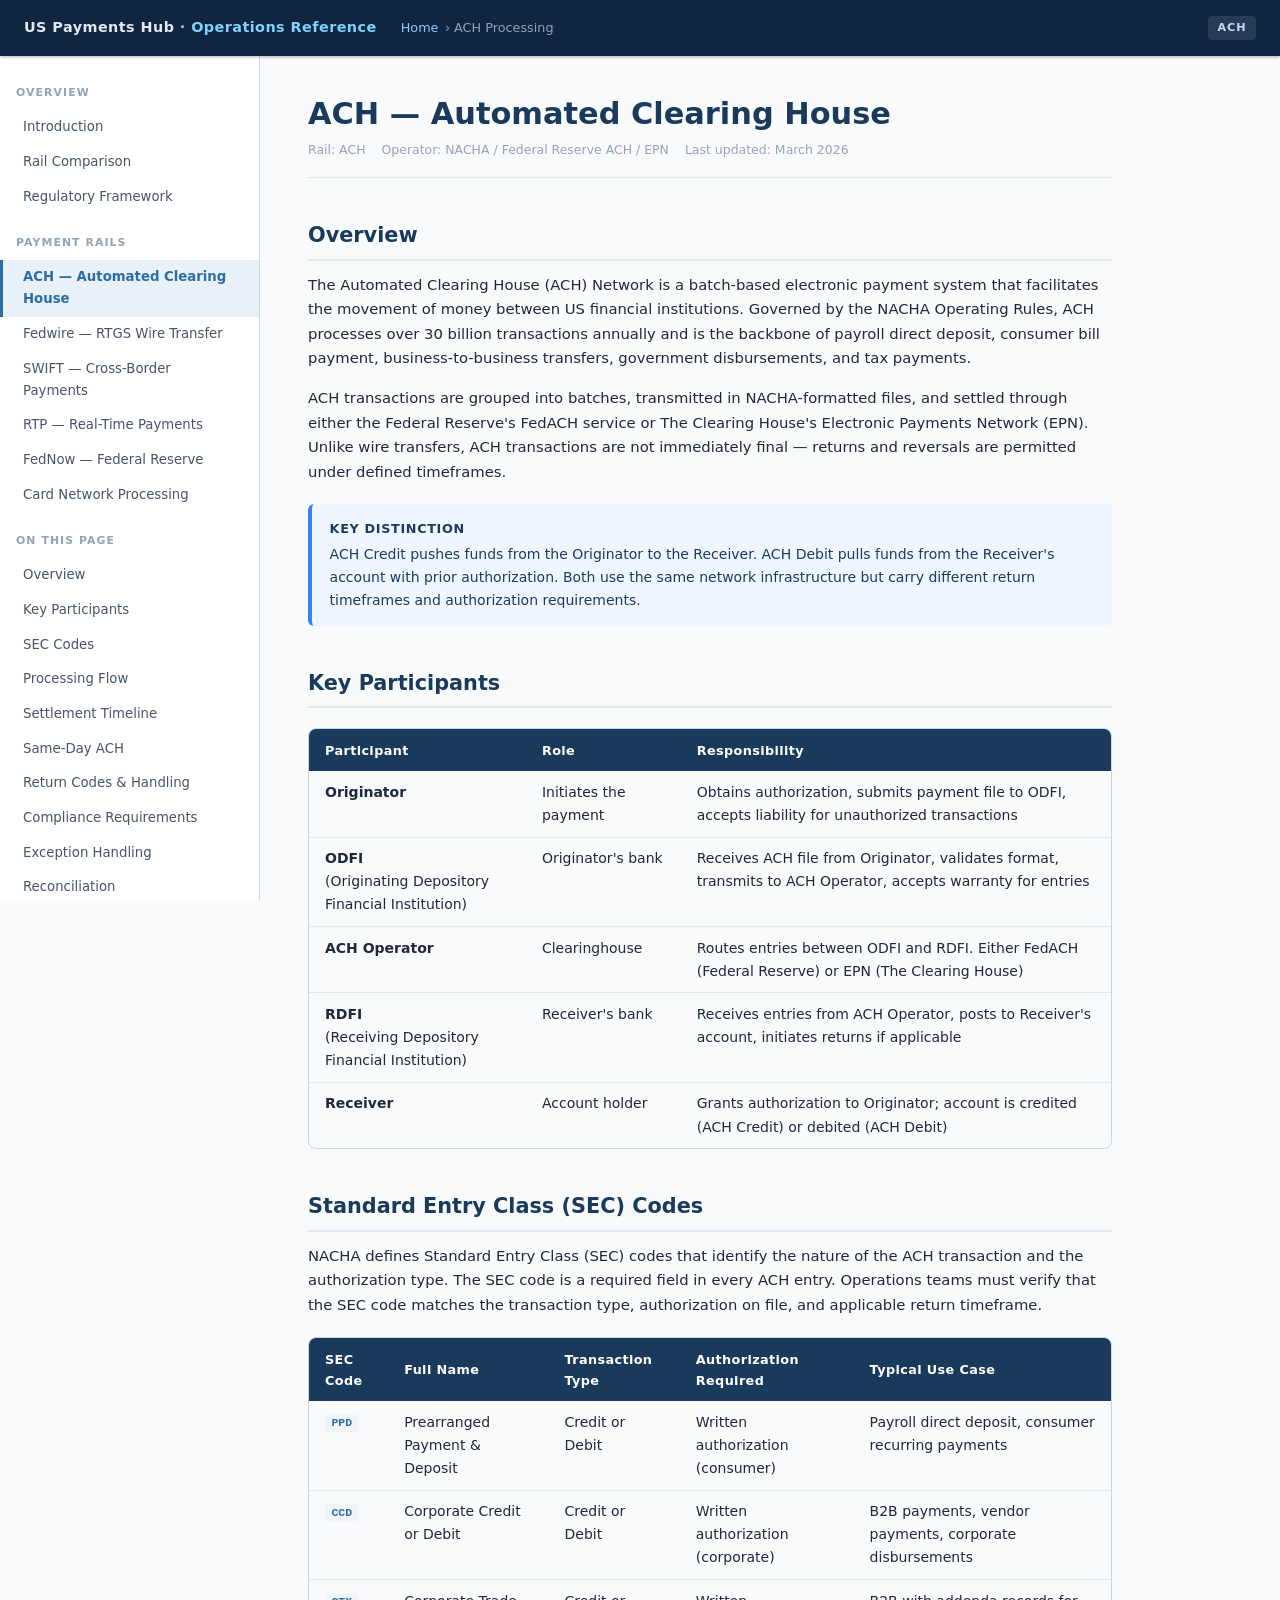
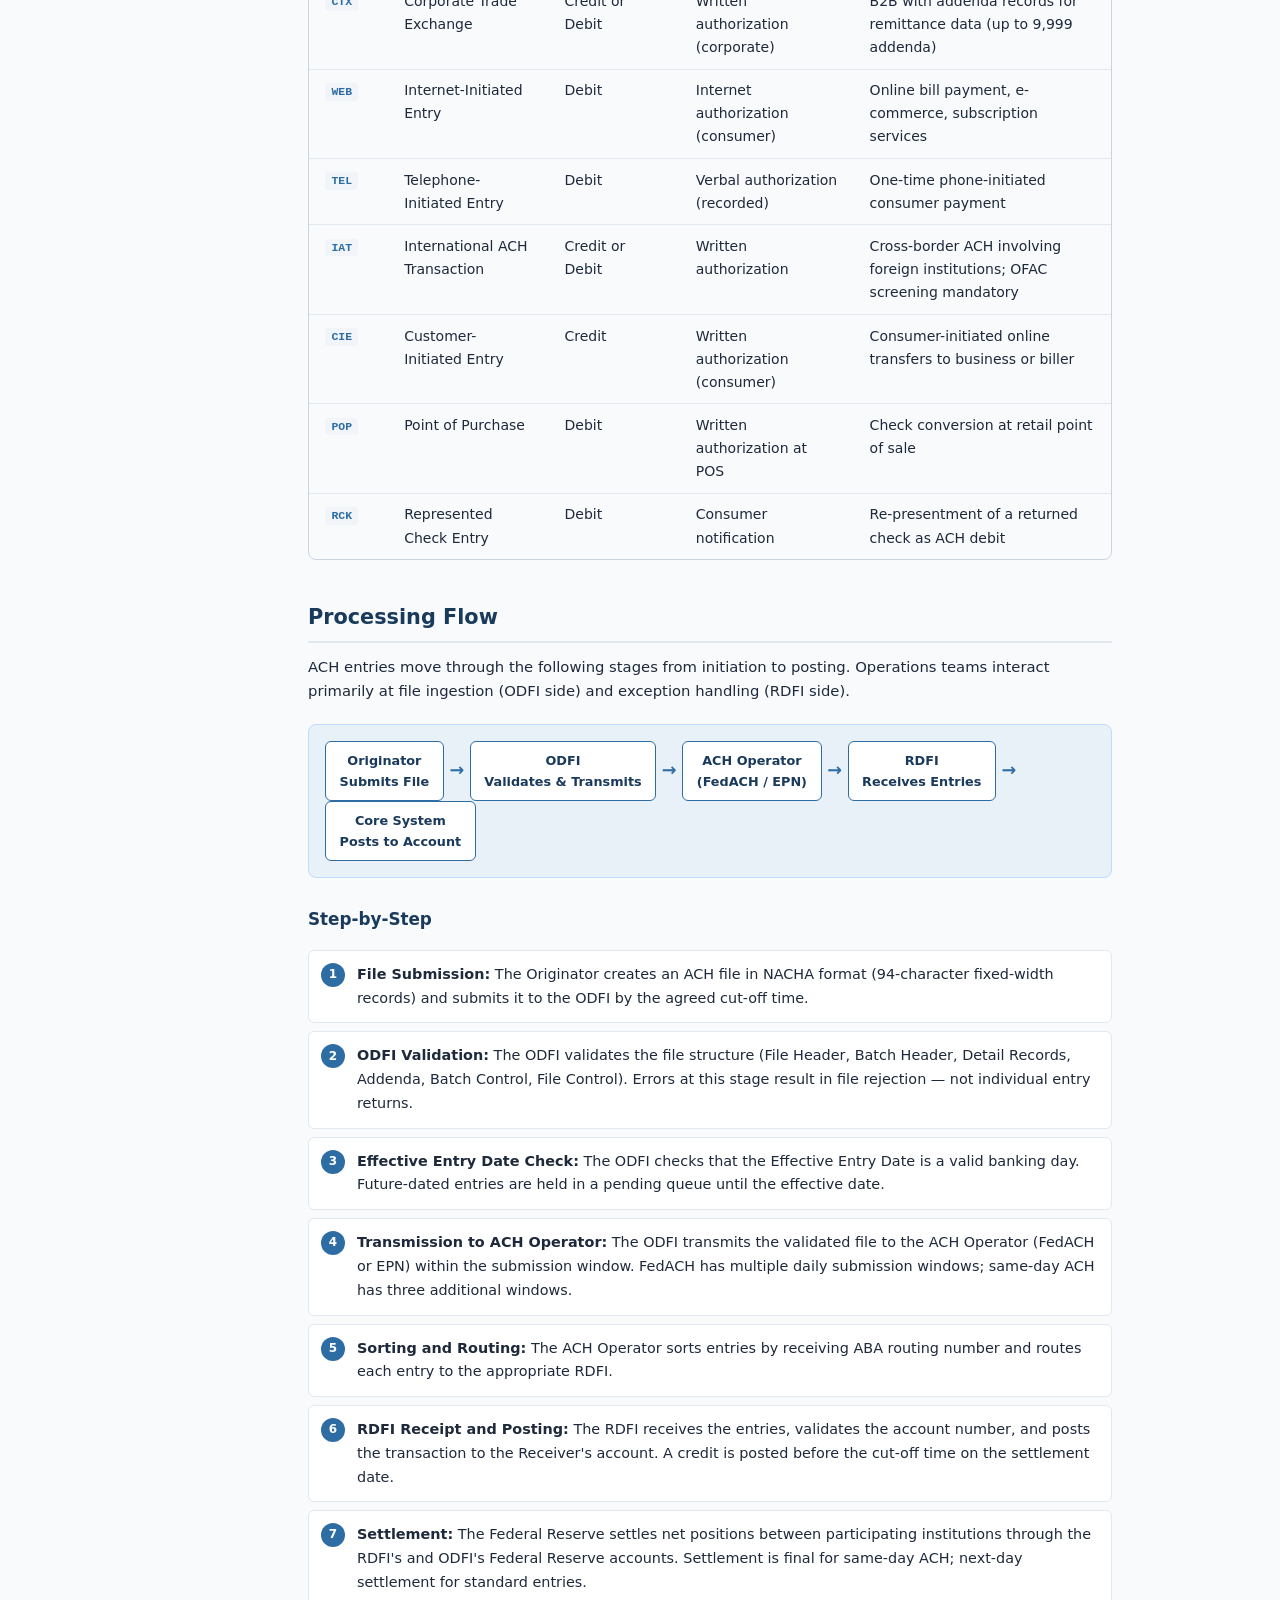
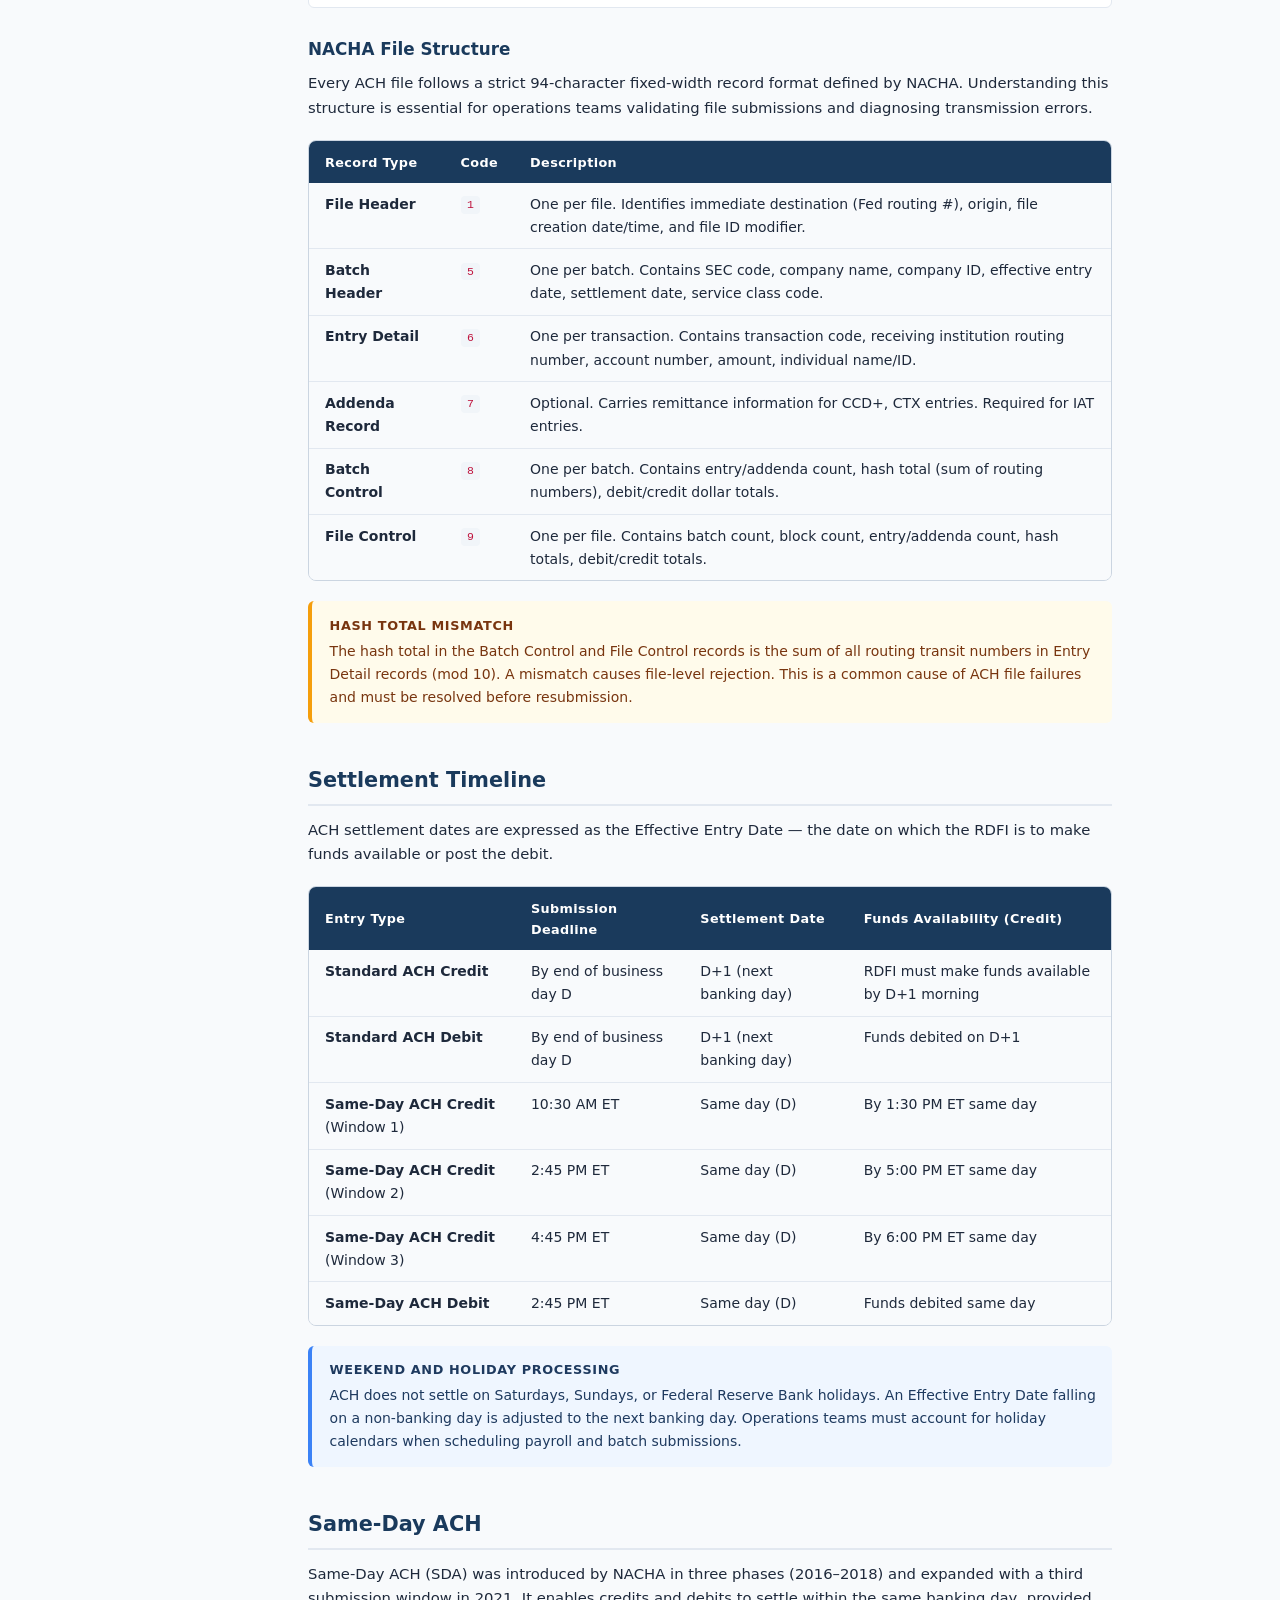
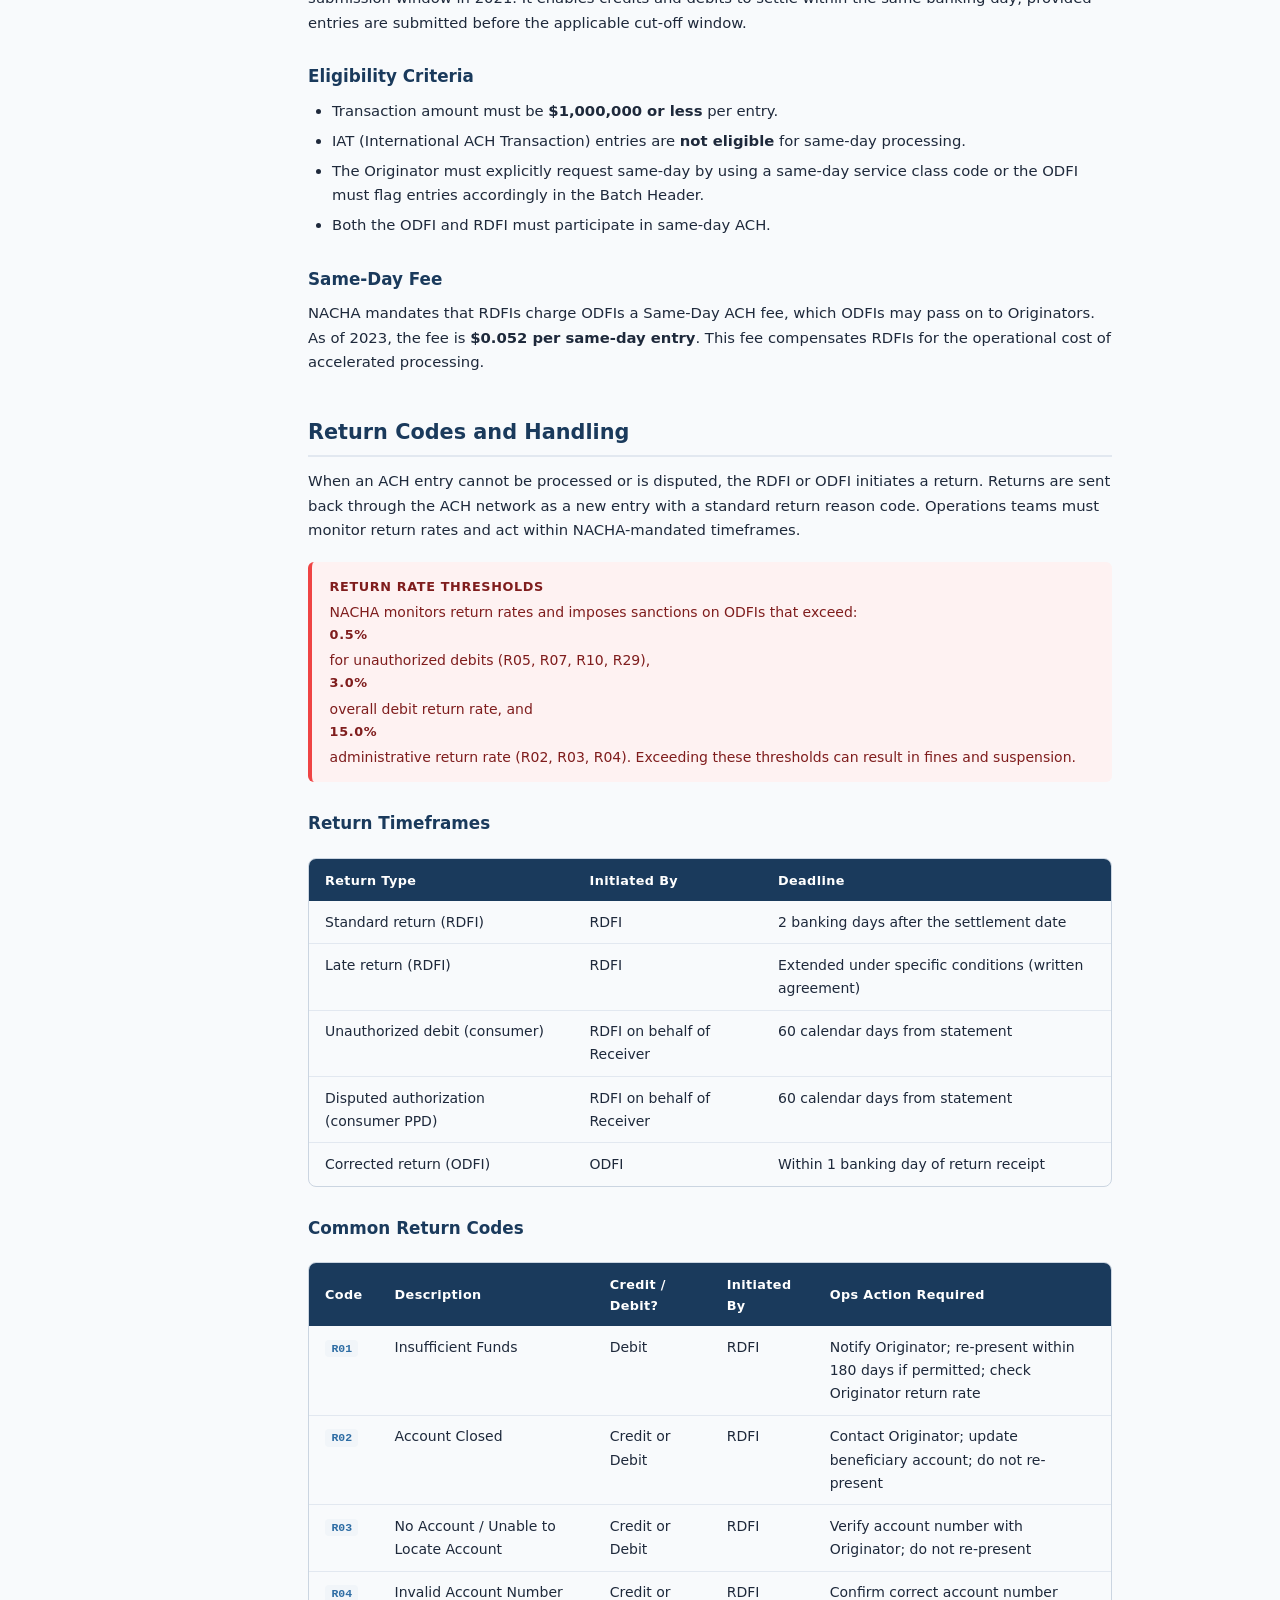
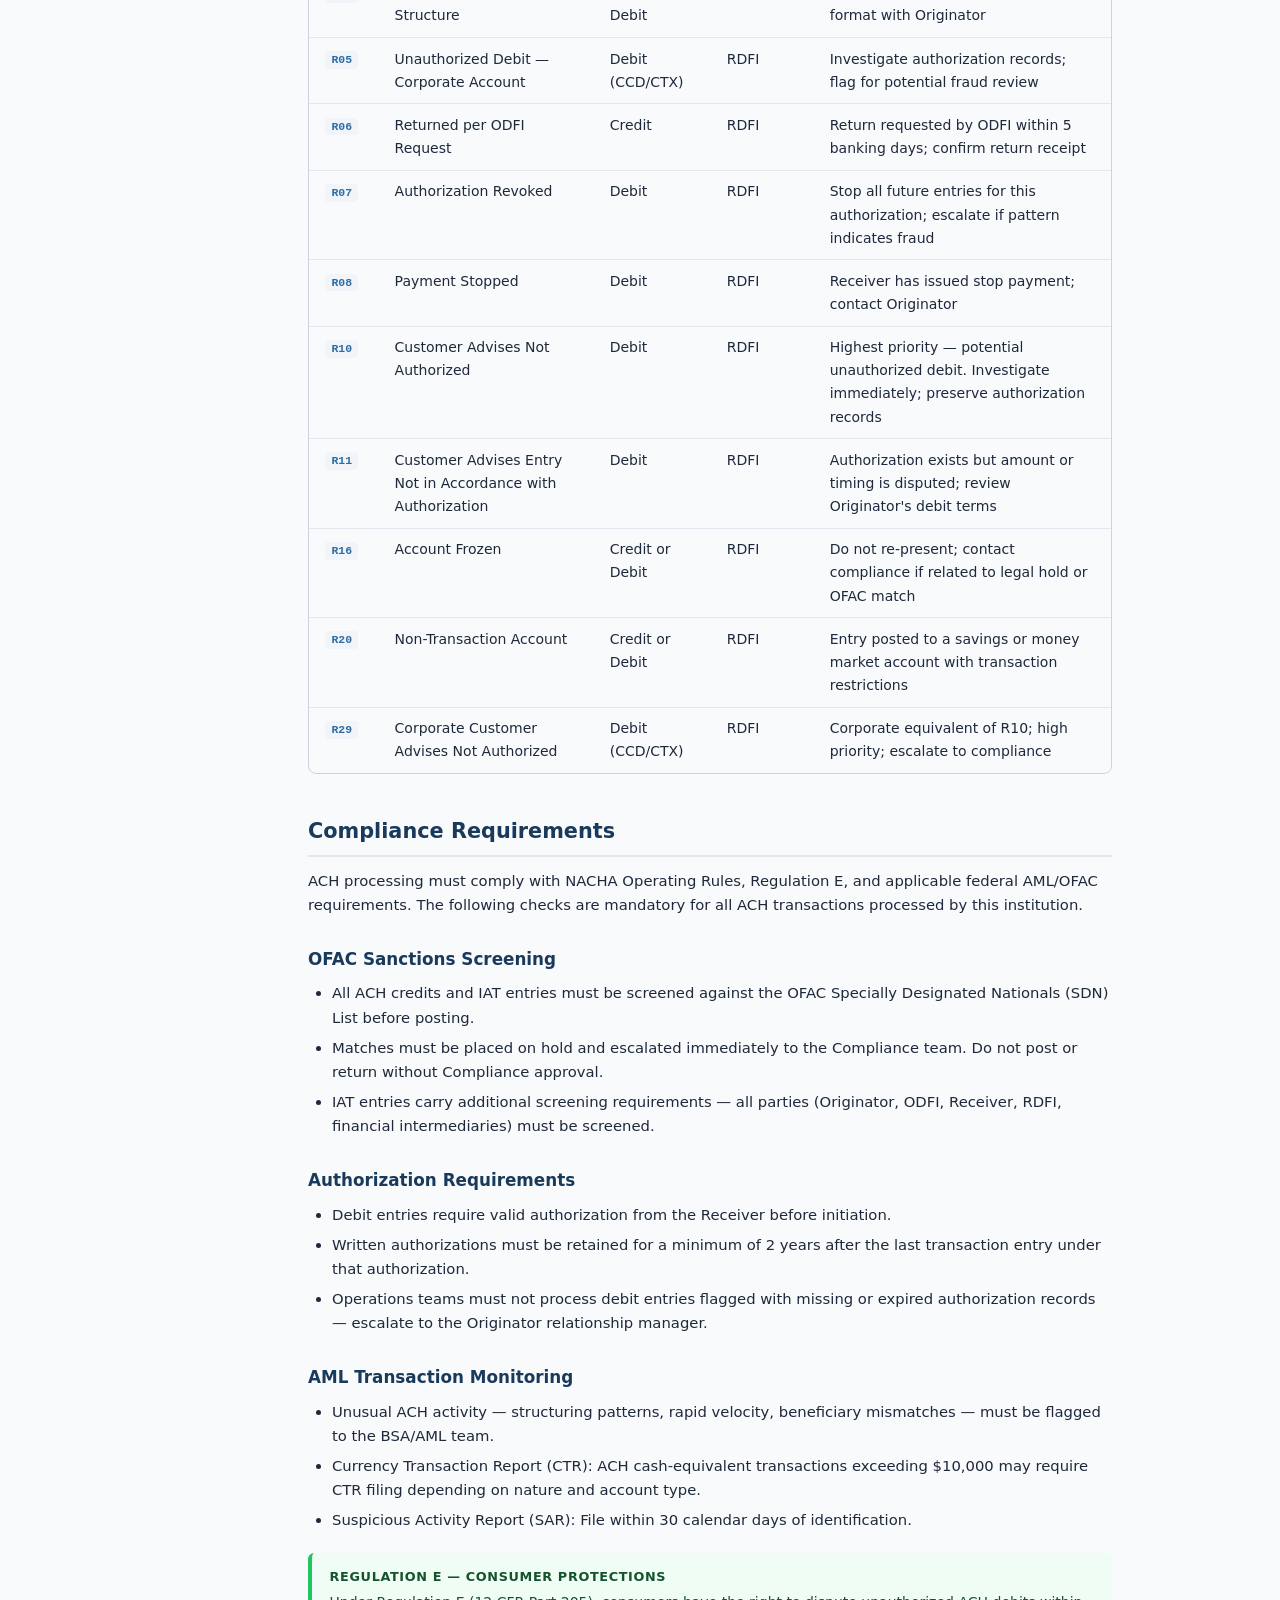
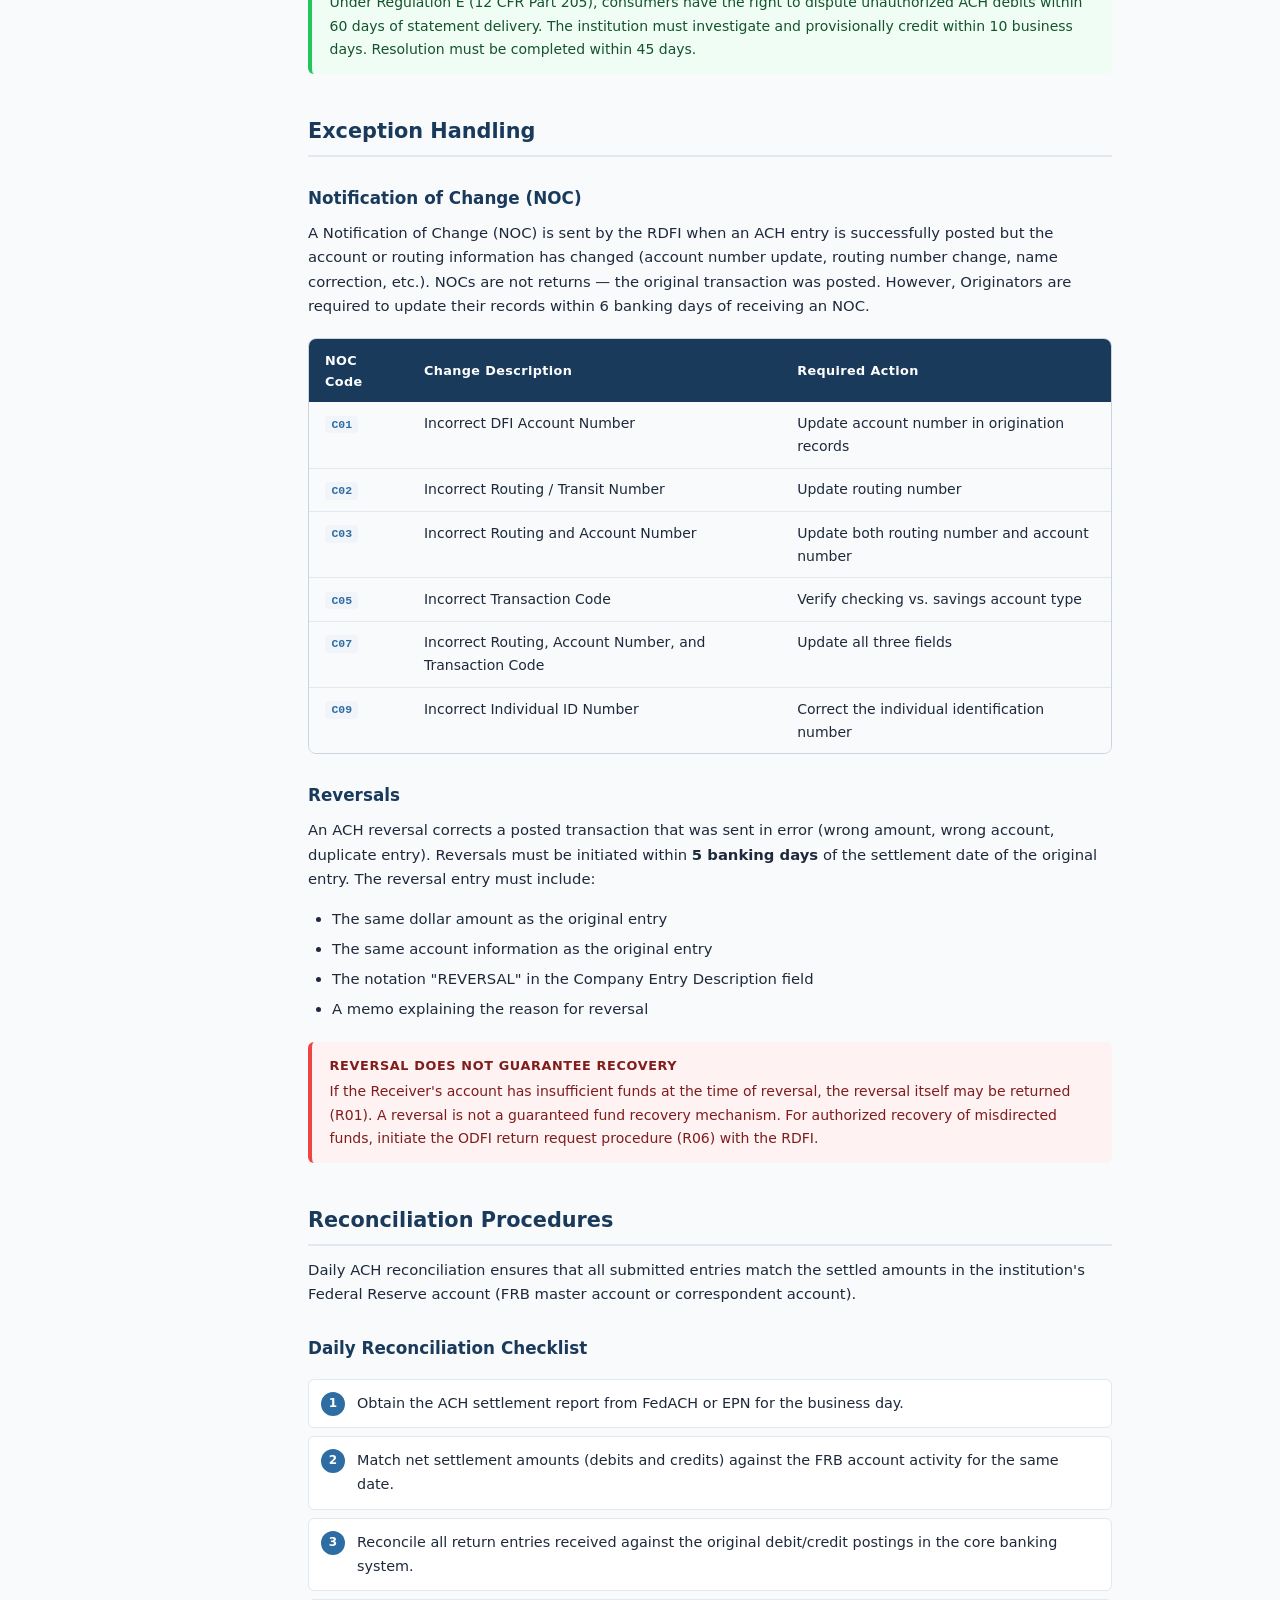
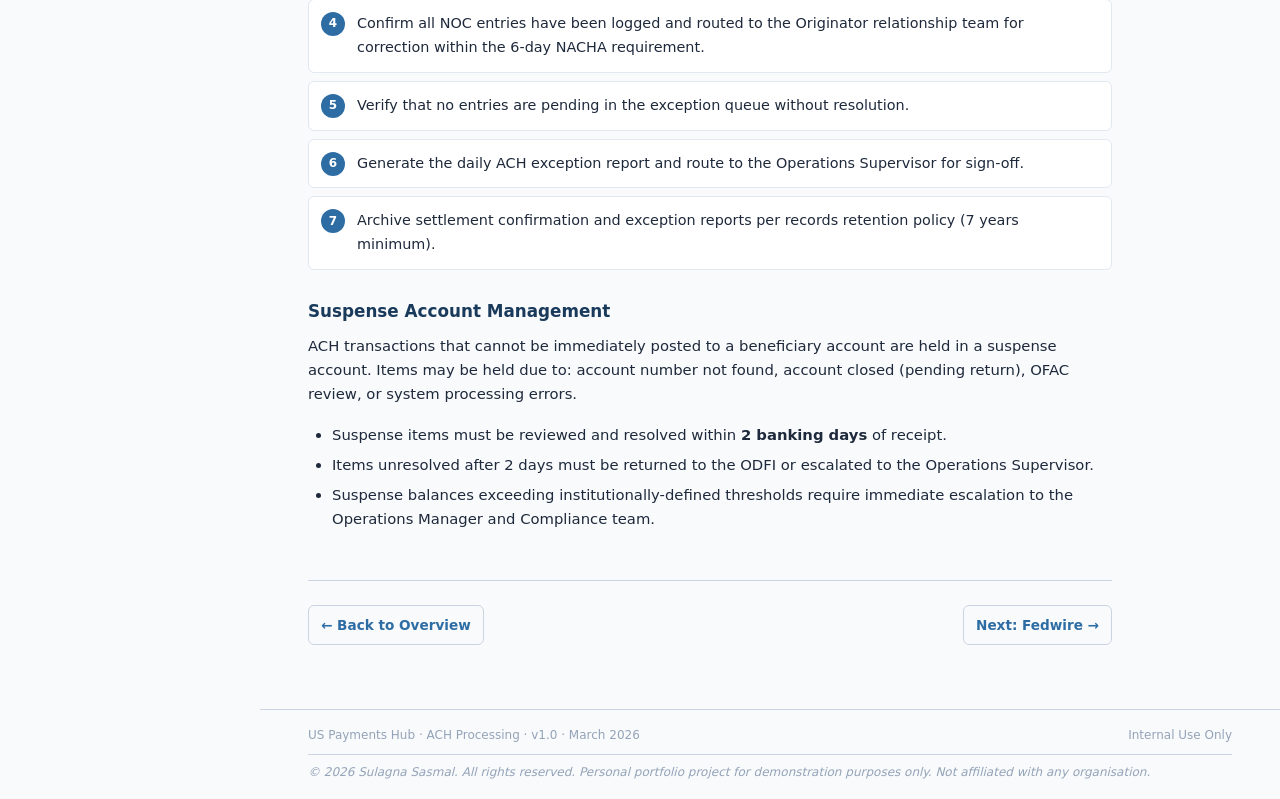
==== commit 1814da30: "feat: add copyright footer -- 2026 Sulagna Sasmal personal portfolio" ====
--- a/ach.html
+++ b/ach.html
@@ -541,6 +541,7 @@
 <footer class="site-footer">
   <span>US Payments Hub · ACH Processing · v1.0 · March 2026</span>
   <span>Internal Use Only</span>
+  <span class="copyright">&copy; 2026 Sulagna Sasmal. All rights reserved. Personal portfolio project for demonstration purposes only. Not affiliated with any organisation.</span>
 </footer>
 
 </body>
--- a/assets/style.css
+++ b/assets/style.css
@@ -327,8 +327,11 @@
   color: var(--text-muted);
   border-top: 1px solid var(--border);
   display: flex;
+  flex-wrap: wrap;
   justify-content: space-between;
-}
+  gap: 0.25rem;
+}
+.site-footer .copyright { width: 100%; border-top: 1px solid var(--border); padding-top: 0.5rem; margin-top: 0.25rem; font-style: italic; }
 
 /* ── INDEX PAGE GRID ── */
 .rail-grid { display: grid; grid-template-columns: repeat(3, 1fr); gap: 1rem; margin: 1.5rem 0; }
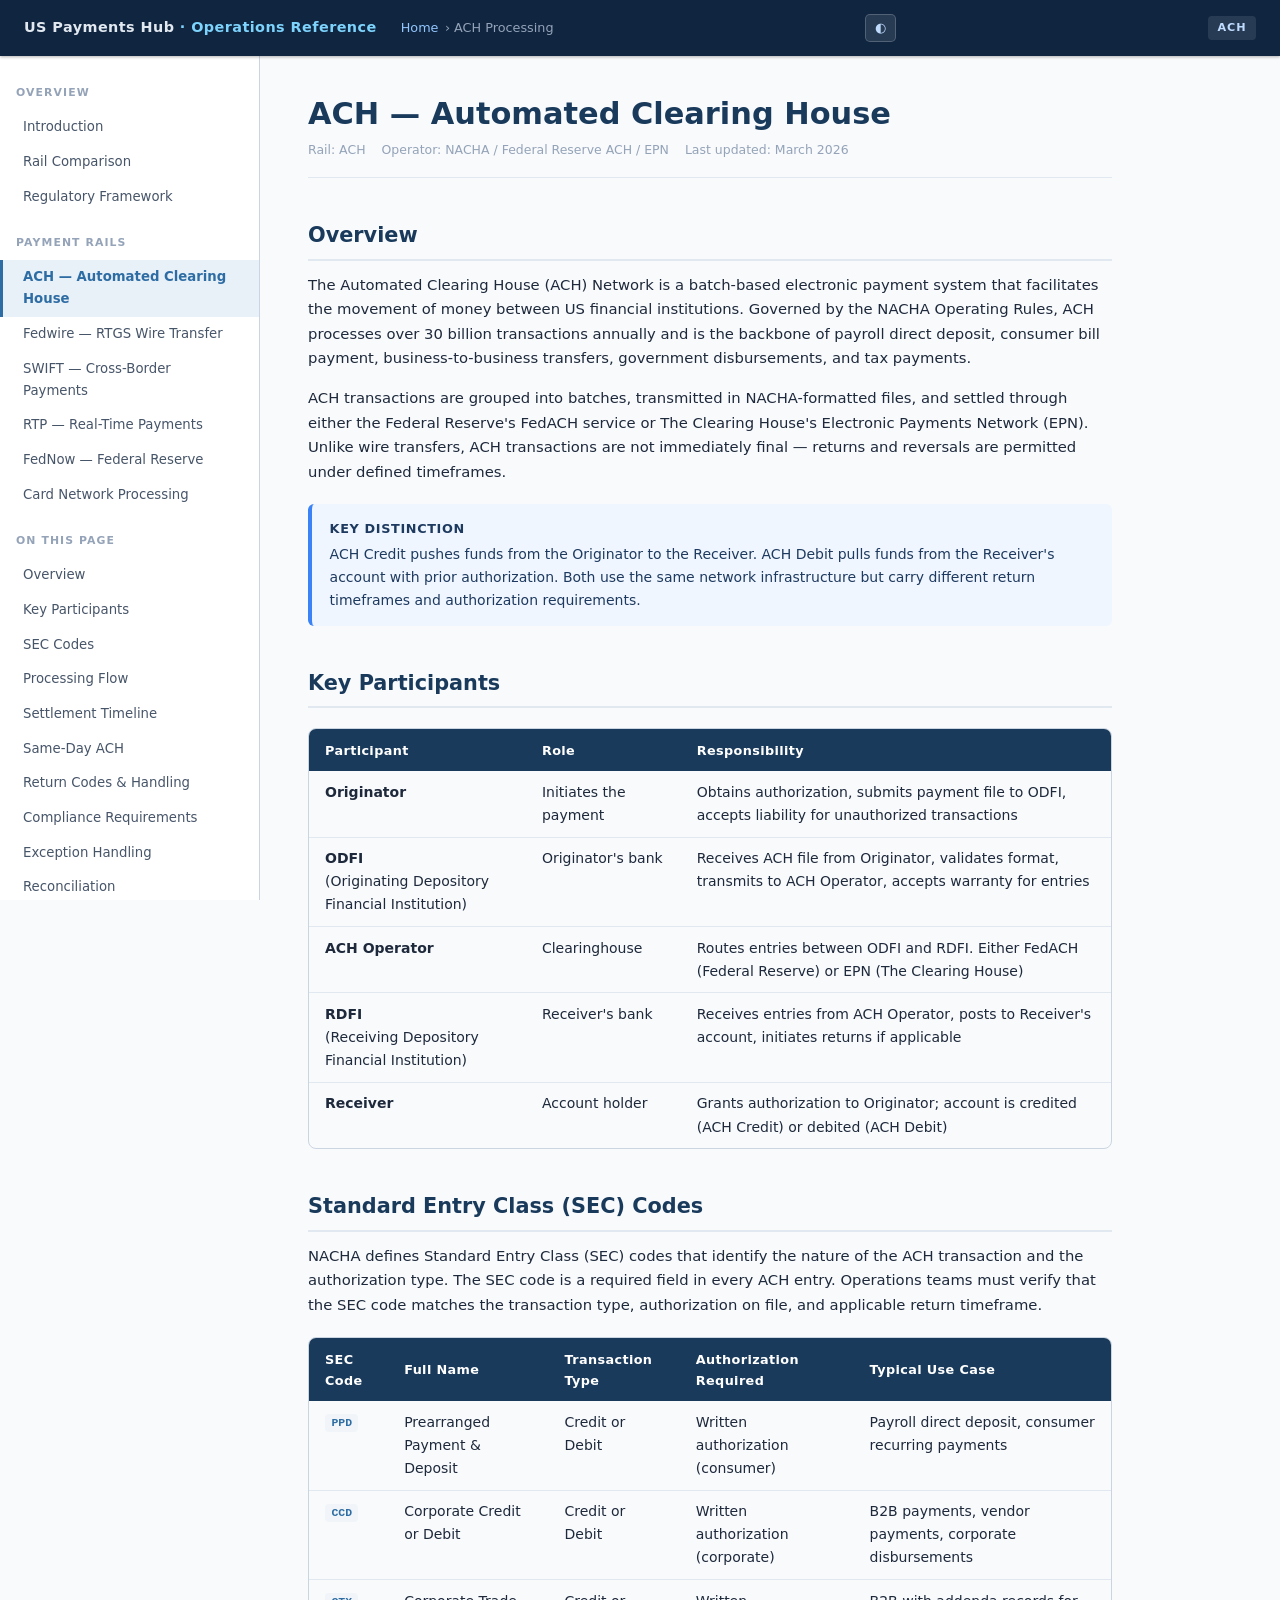
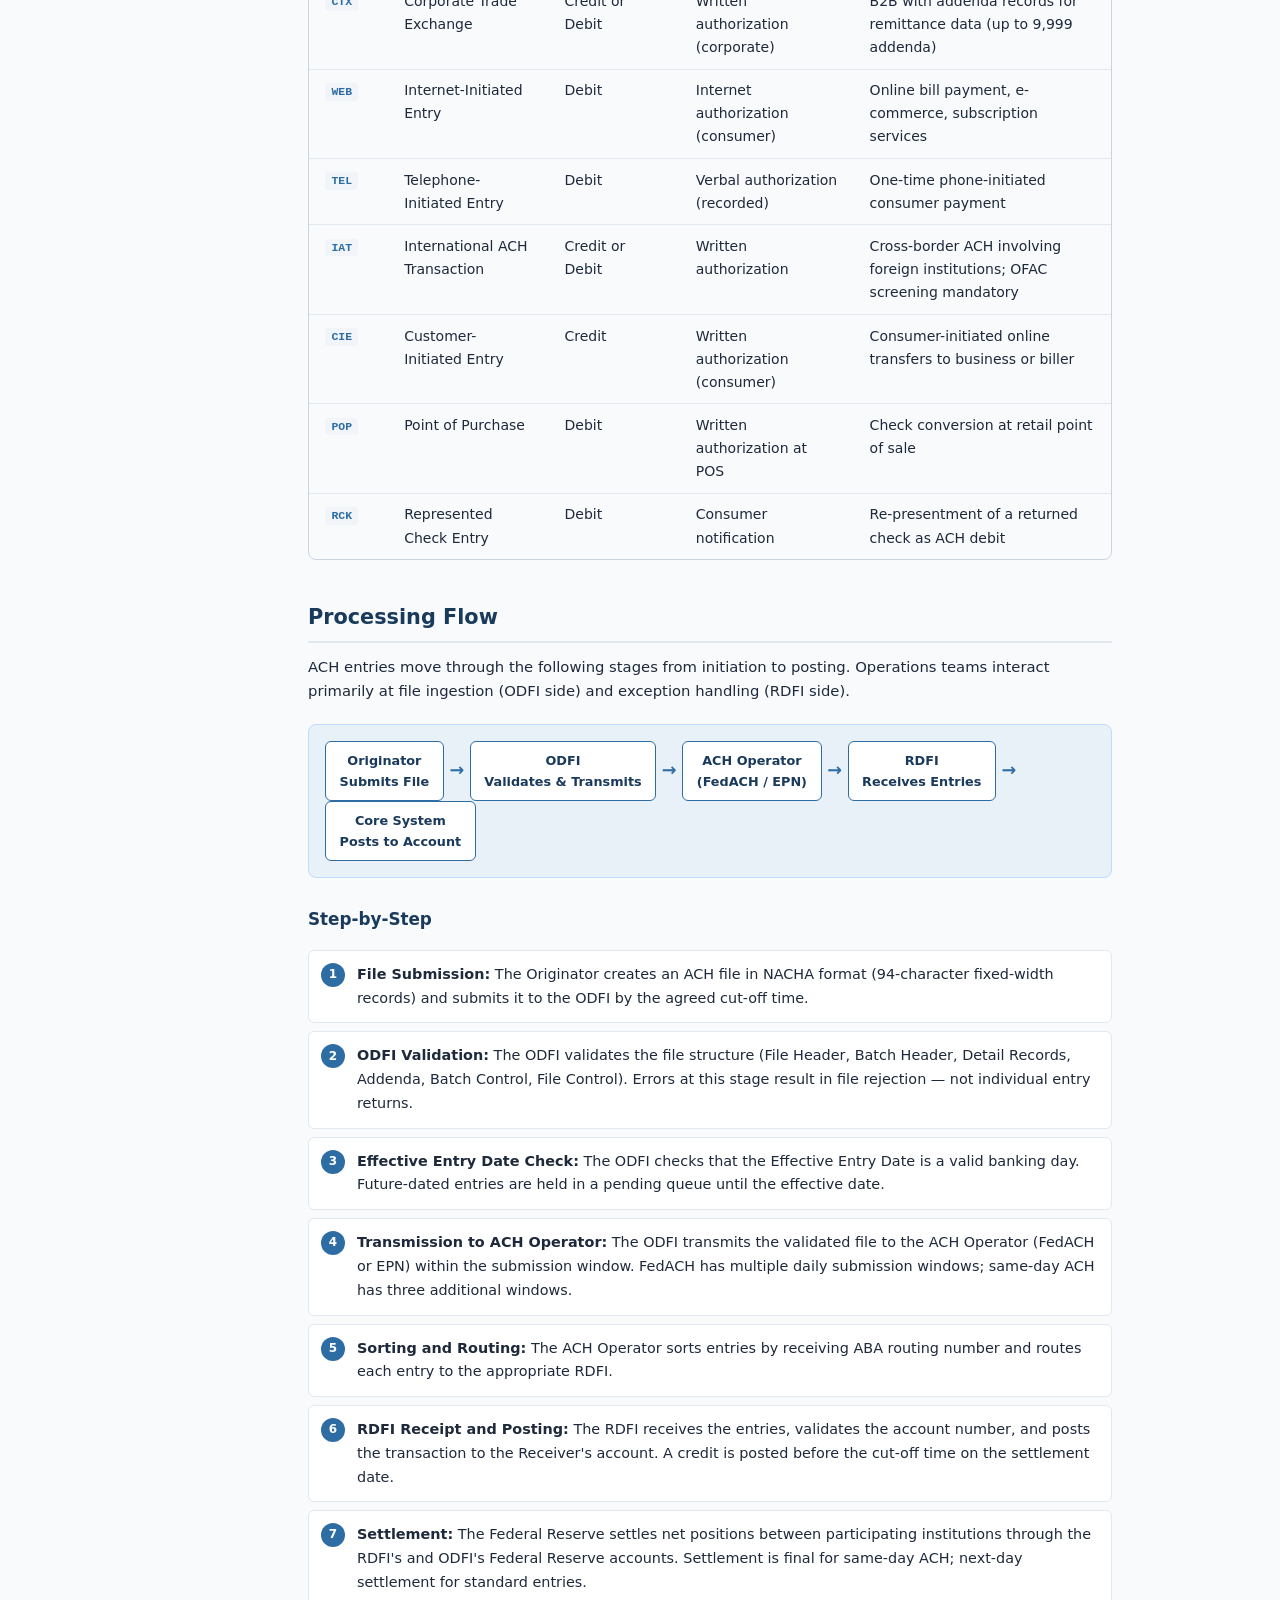
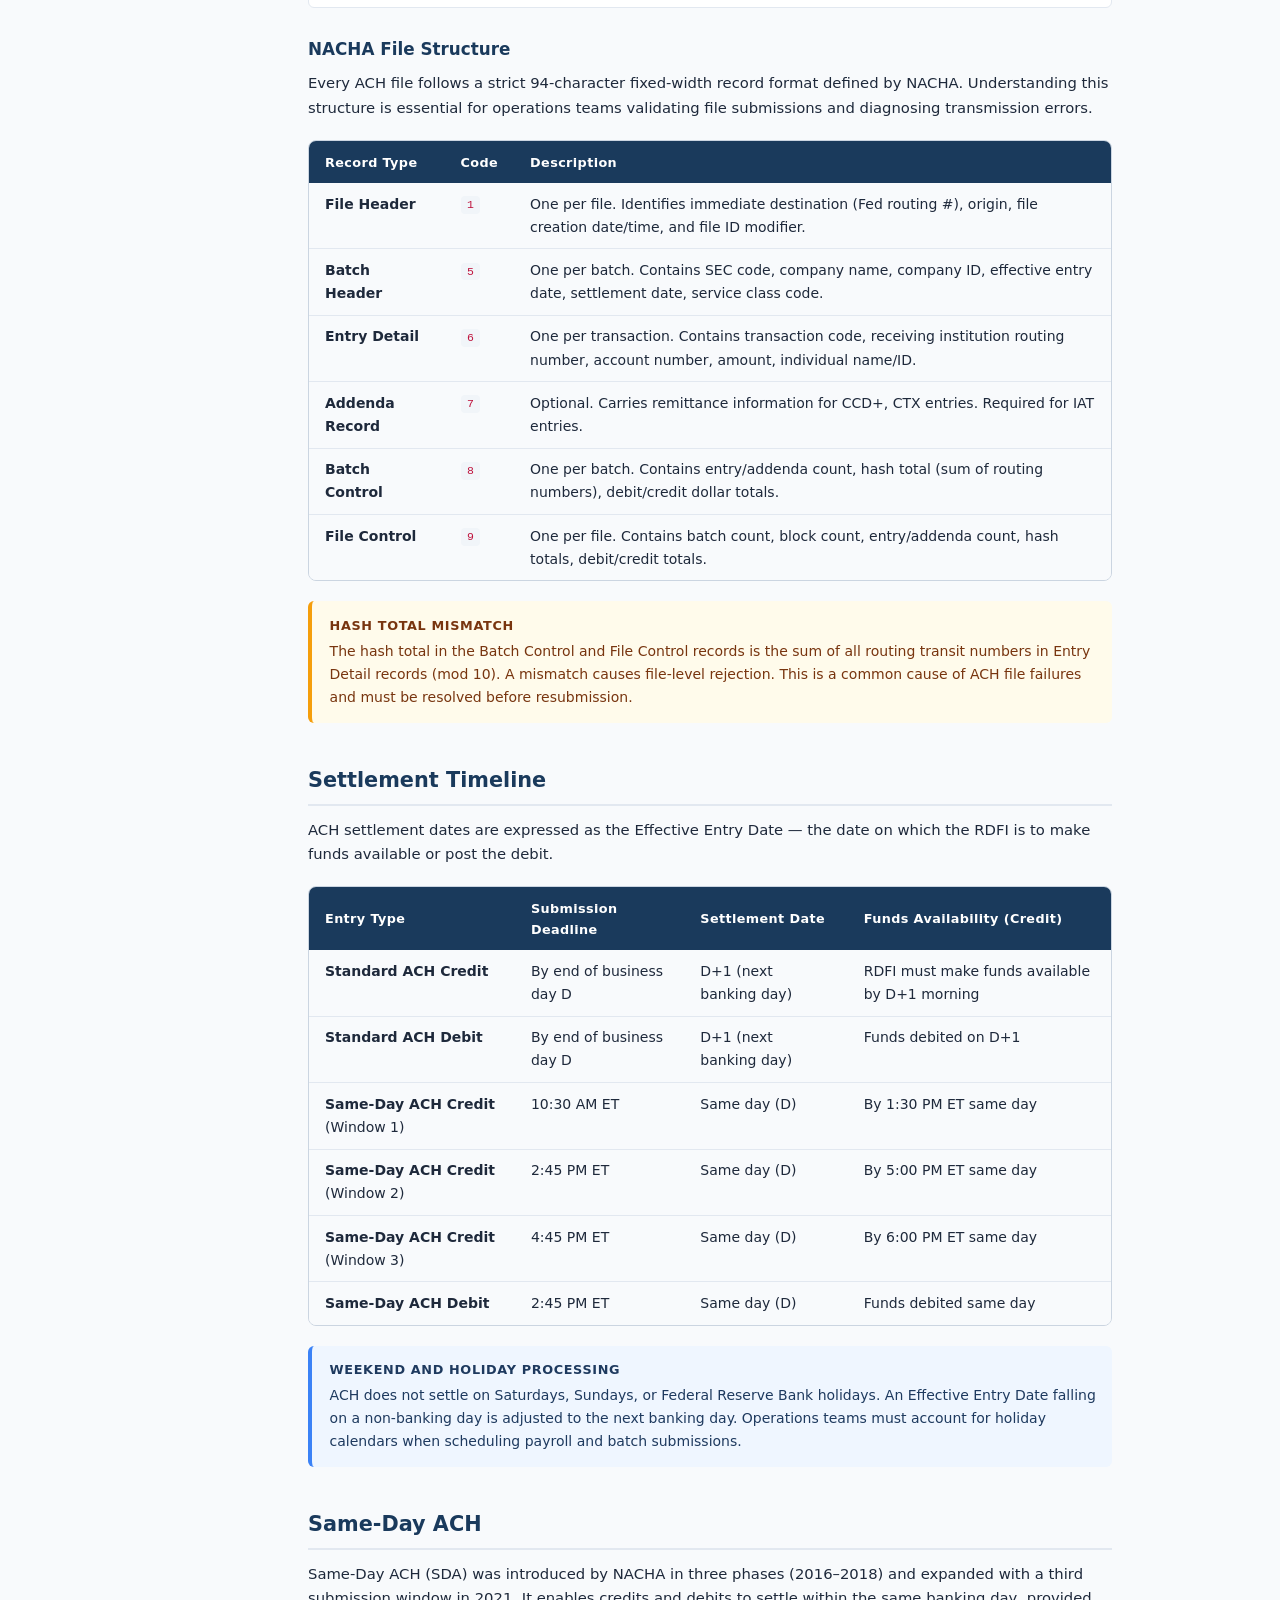
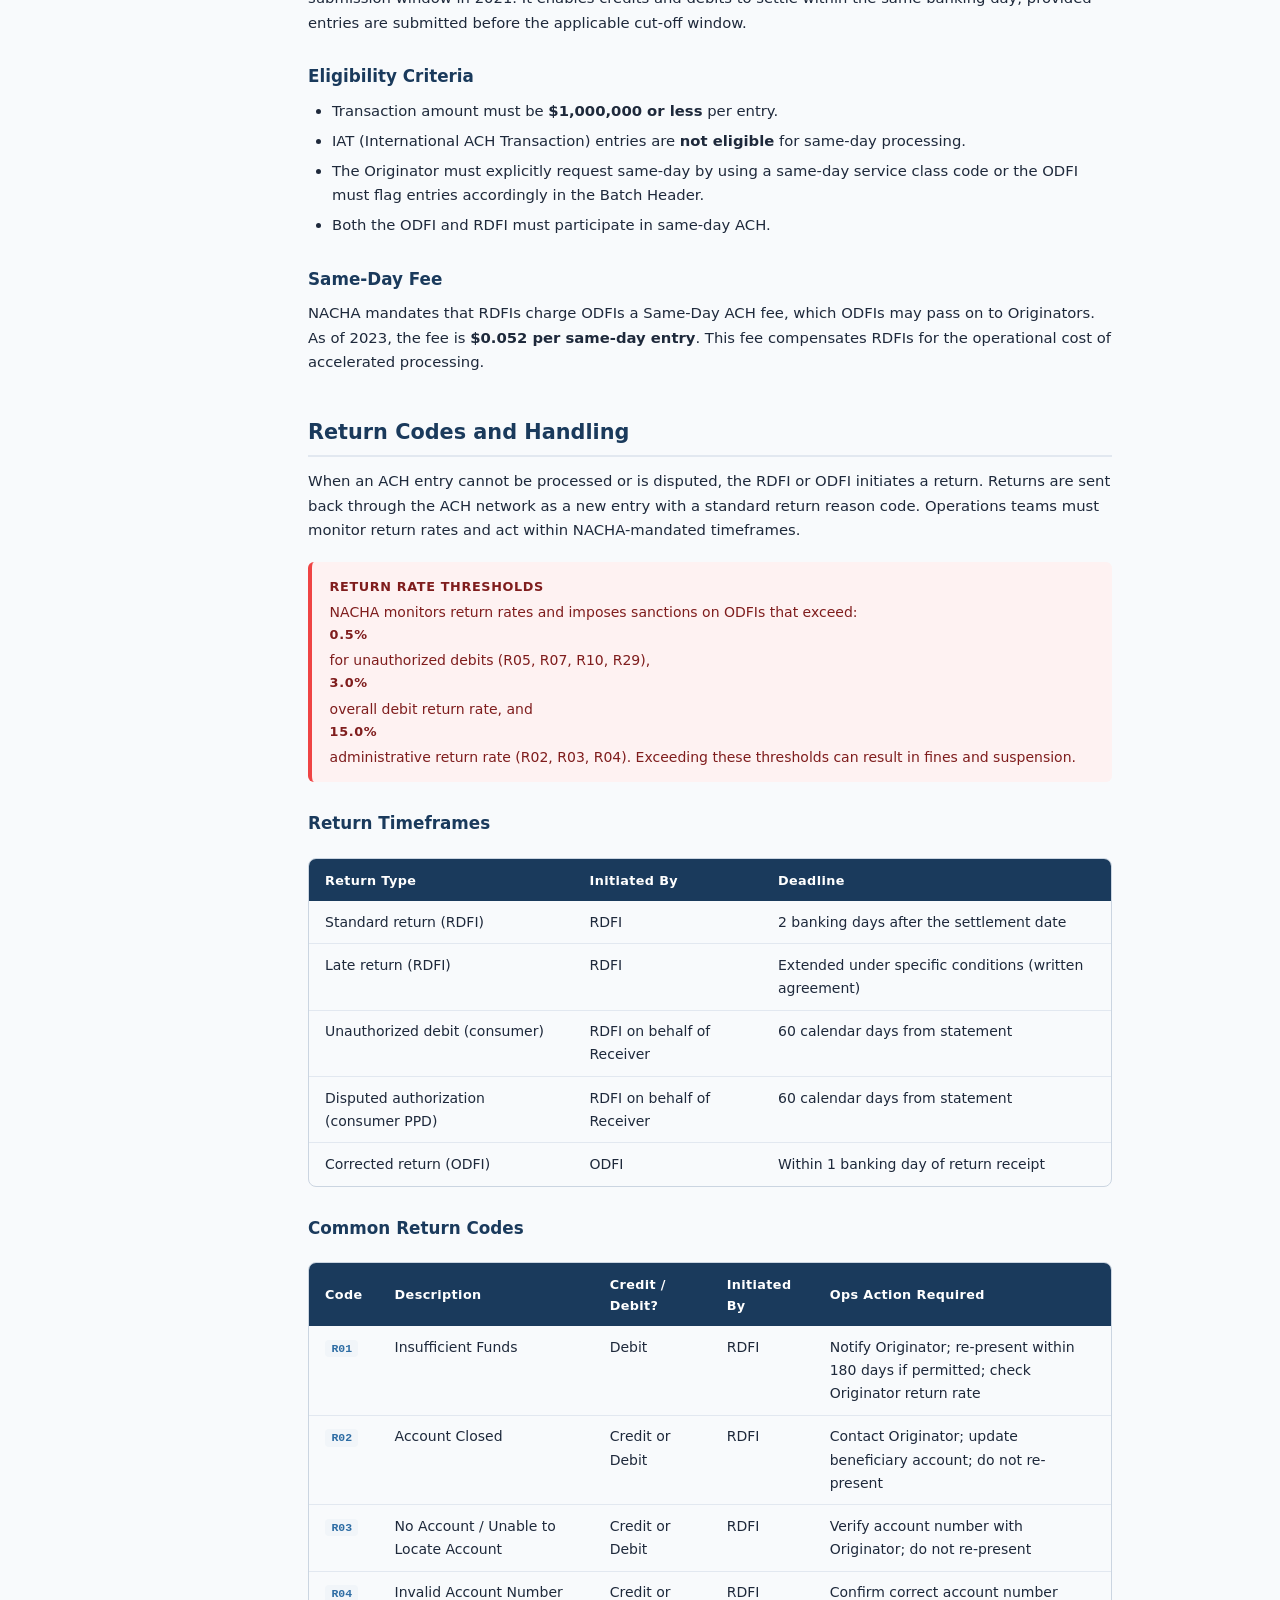
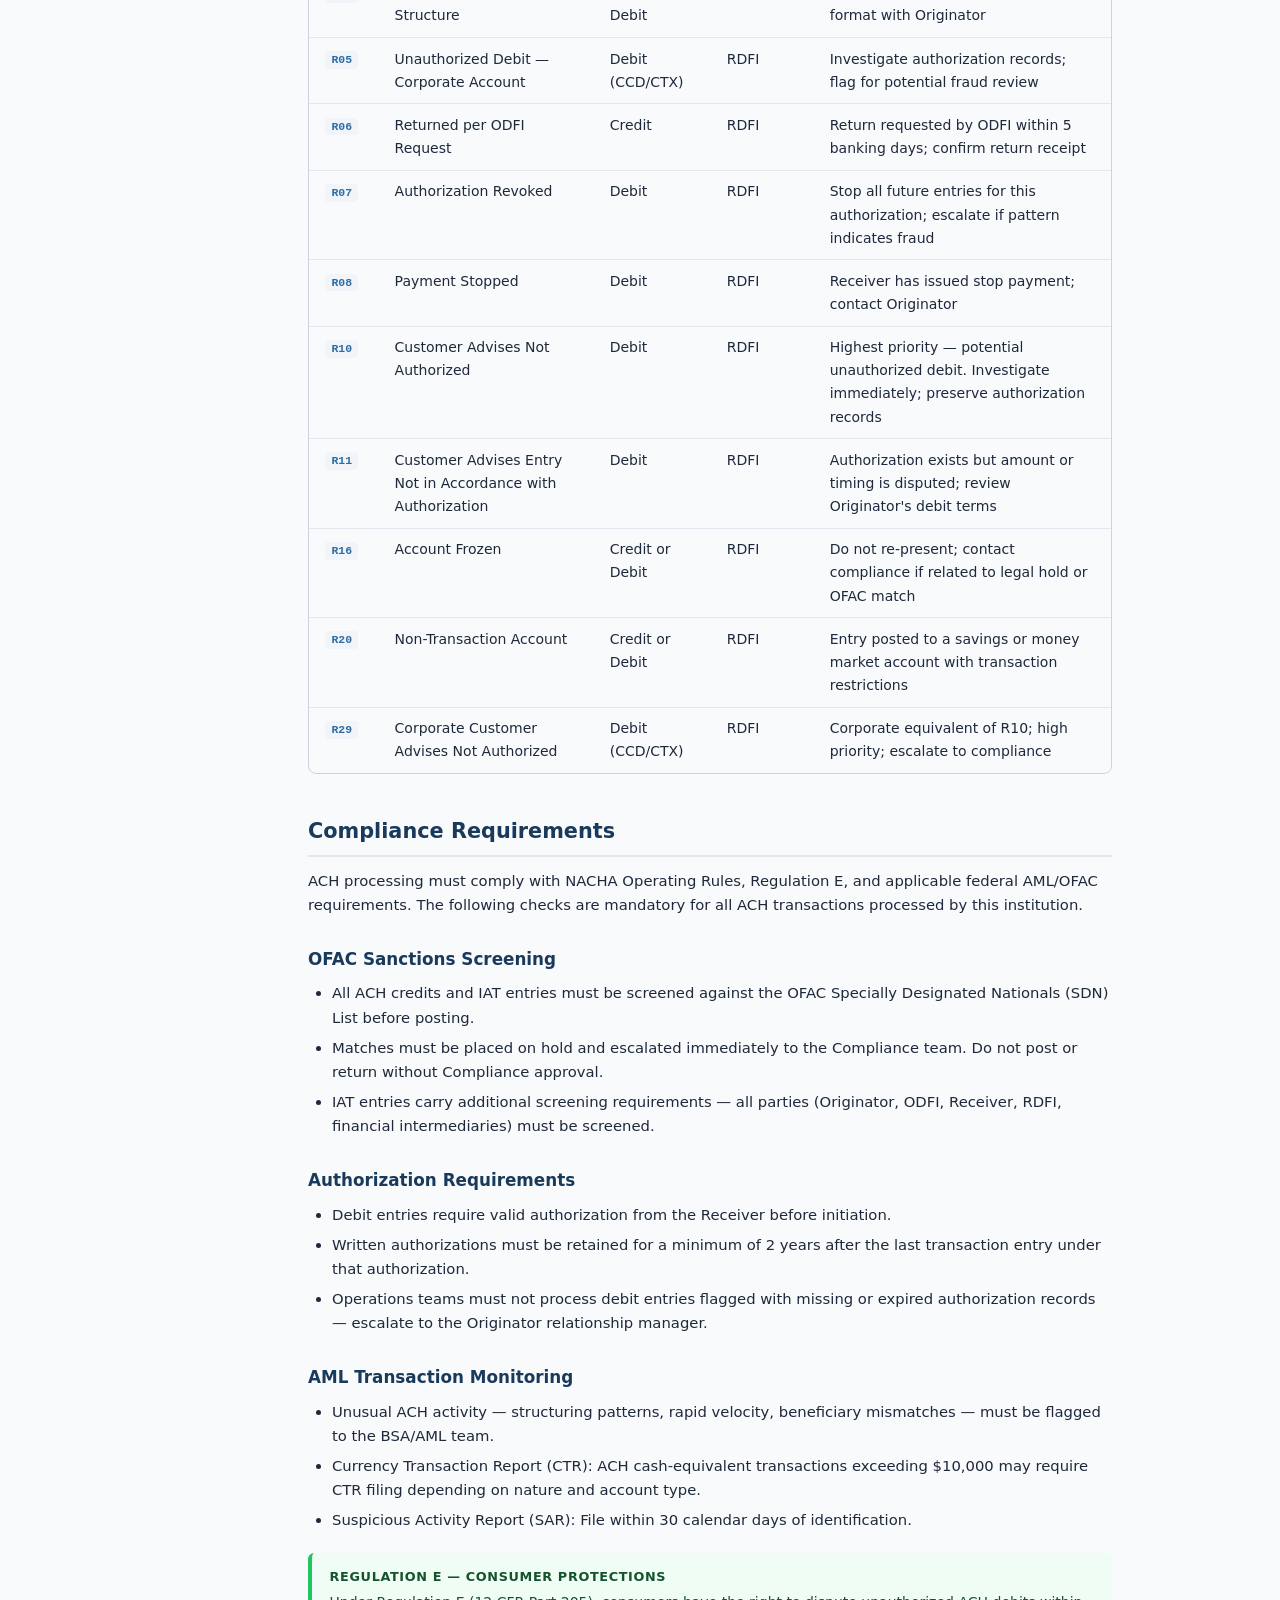
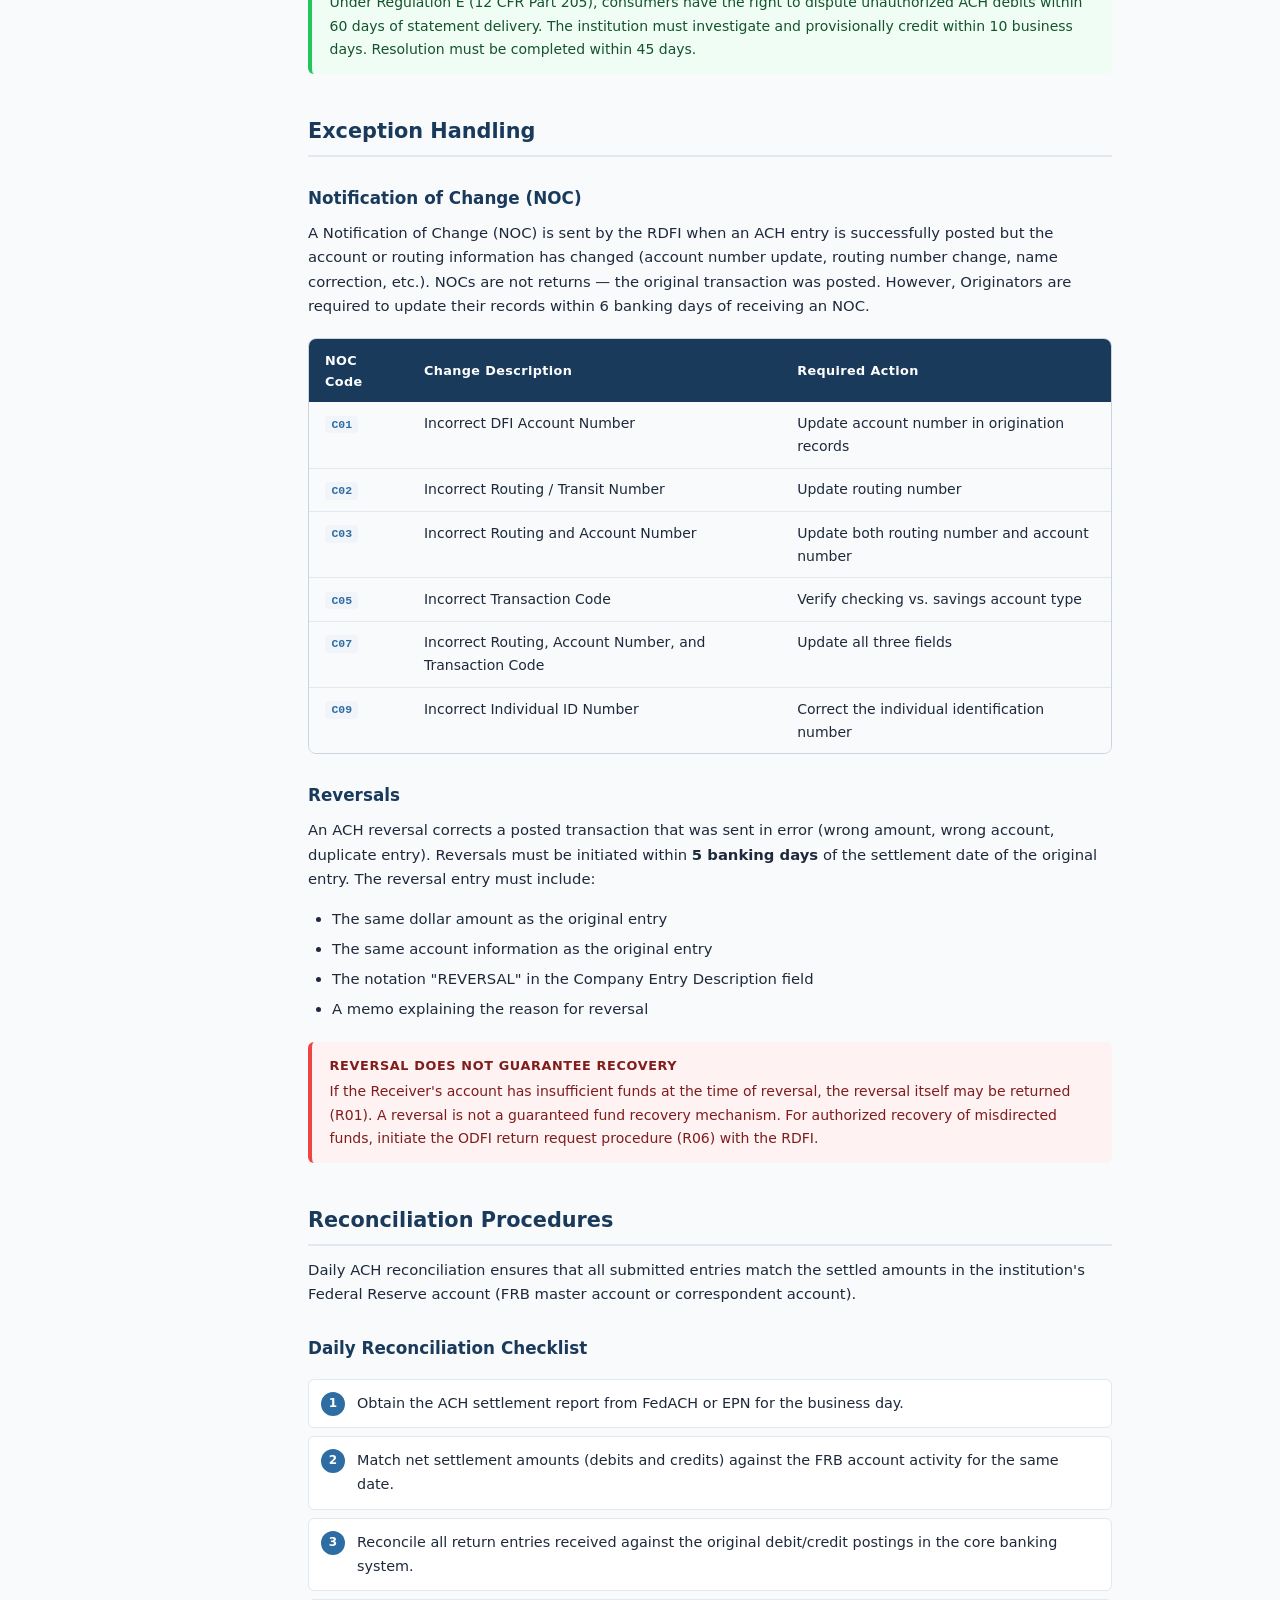
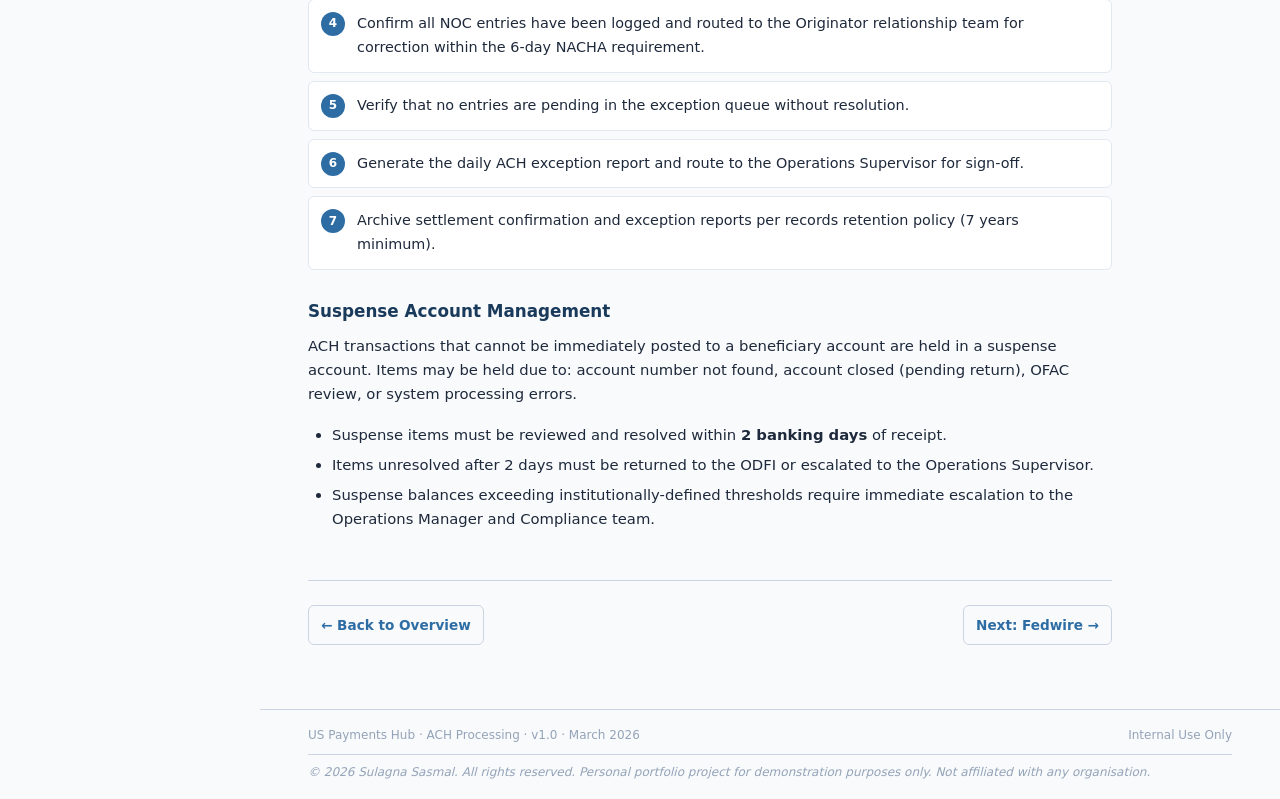
==== commit ef5a7728: "Add dark/light mode and update README with status - Add dark theme CSS variables to style.css - Add " ====
--- a/ach.html
+++ b/ach.html
@@ -5,6 +5,7 @@
 <meta name="viewport" content="width=device-width, initial-scale=1.0">
 <title>ACH Processing — US Payments Hub</title>
 <link rel="stylesheet" href="assets/style.css">
+<script>(function(){var t=localStorage.getItem("theme");if(t)document.documentElement.setAttribute("data-theme",t);else if(window.matchMedia("(prefers-color-scheme:dark)").matches)document.documentElement.setAttribute("data-theme","dark");else document.documentElement.setAttribute("data-theme","light");})()</script>
 </head>
 <body>
 
@@ -14,6 +15,7 @@
   <div class="header-breadcrumb">
     <a href="index.html">Home</a> › ACH Processing
   </div>
+  <button class="theme-toggle" id="theme-toggle" aria-label="Toggle theme">&#9680;</button>
   <span class="header-rail-badge">ACH</span>
 </header>
 
@@ -544,5 +546,6 @@
   <span class="copyright">&copy; 2026 Sulagna Sasmal. All rights reserved. Personal portfolio project for demonstration purposes only. Not affiliated with any organisation.</span>
 </footer>
 
+<script>(function(){var btn=document.getElementById("theme-toggle");if(!btn)return;function upd(){btn.textContent=document.documentElement.getAttribute("data-theme")==="dark"?"☀":"◐";}upd();btn.addEventListener("click",function(){var n=document.documentElement.getAttribute("data-theme")==="dark"?"light":"dark";document.documentElement.setAttribute("data-theme",n);localStorage.setItem("theme",n);upd();});})()</script>
 </body>
 </html>
--- a/assets/style.css
+++ b/assets/style.css
@@ -359,3 +359,48 @@
   .rail-grid { grid-template-columns: 1fr; }
   h1 { font-size: 1.5rem; }
 }
+
+/* ═══════════════════════════════════════════════
+   DARK THEME — US Payments Hub
+   ═══════════════════════════════════════════════ */
+[data-theme="dark"] {
+  --primary:       #90caf9;
+  --primary-dark:  #0f2540;
+  --accent:        #58a6ff;
+  --accent-light:  rgba(88,166,255,0.12);
+  --warning:       #fbbf24;
+  --warning-bg:    rgba(251,191,36,0.12);
+  --warning-border:#f59e0b;
+  --success:       #4ade80;
+  --success-bg:    rgba(74,222,128,0.12);
+  --danger:        #f87171;
+  --danger-bg:     rgba(248,113,113,0.12);
+  --text:          #e6edf3;
+  --text-secondary:#8b949e;
+  --text-muted:    #6e7681;
+  --border:        #30363d;
+  --border-light:  #21262d;
+  --bg:            #0d1117;
+  --bg-card:       #161b22;
+  --code-bg:       #0d1117;
+}
+[data-theme="dark"] body { background: var(--bg); color: var(--text); }
+[data-theme="dark"] .sidebar { background: var(--bg-card); border-right-color: var(--border); }
+[data-theme="dark"] .sidebar a:hover,
+[data-theme="dark"] .sidebar a.active { background: var(--accent-light); color: var(--accent); }
+
+/* Theme toggle */
+.theme-toggle {
+  background: rgba(255,255,255,0.1);
+  border: 1px solid rgba(255,255,255,0.2);
+  color: #bfdbfe;
+  cursor: pointer;
+  border-radius: 5px;
+  padding: 3px 9px;
+  font-size: 13px;
+  line-height: 1.5;
+  margin-left: auto;
+  transition: background 0.2s;
+}
+.theme-toggle:hover { background: rgba(255,255,255,0.18); }
+
